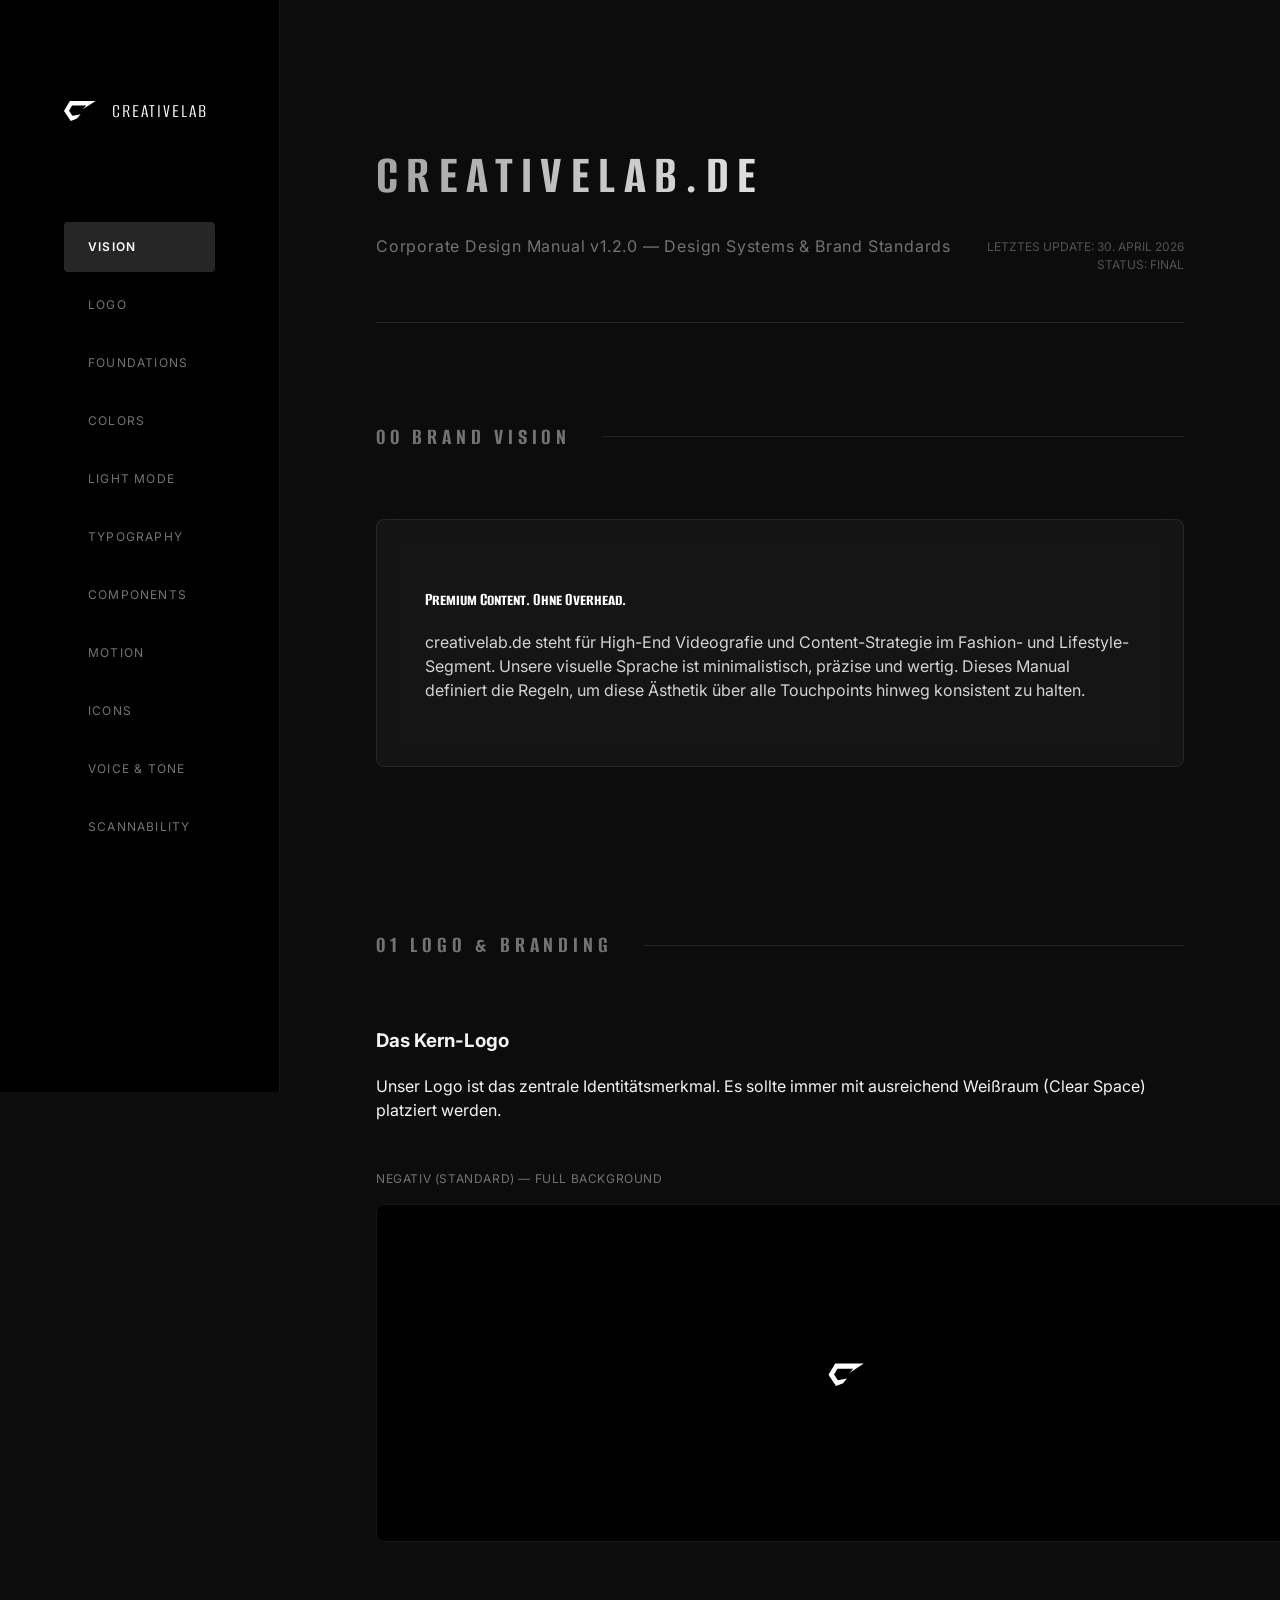
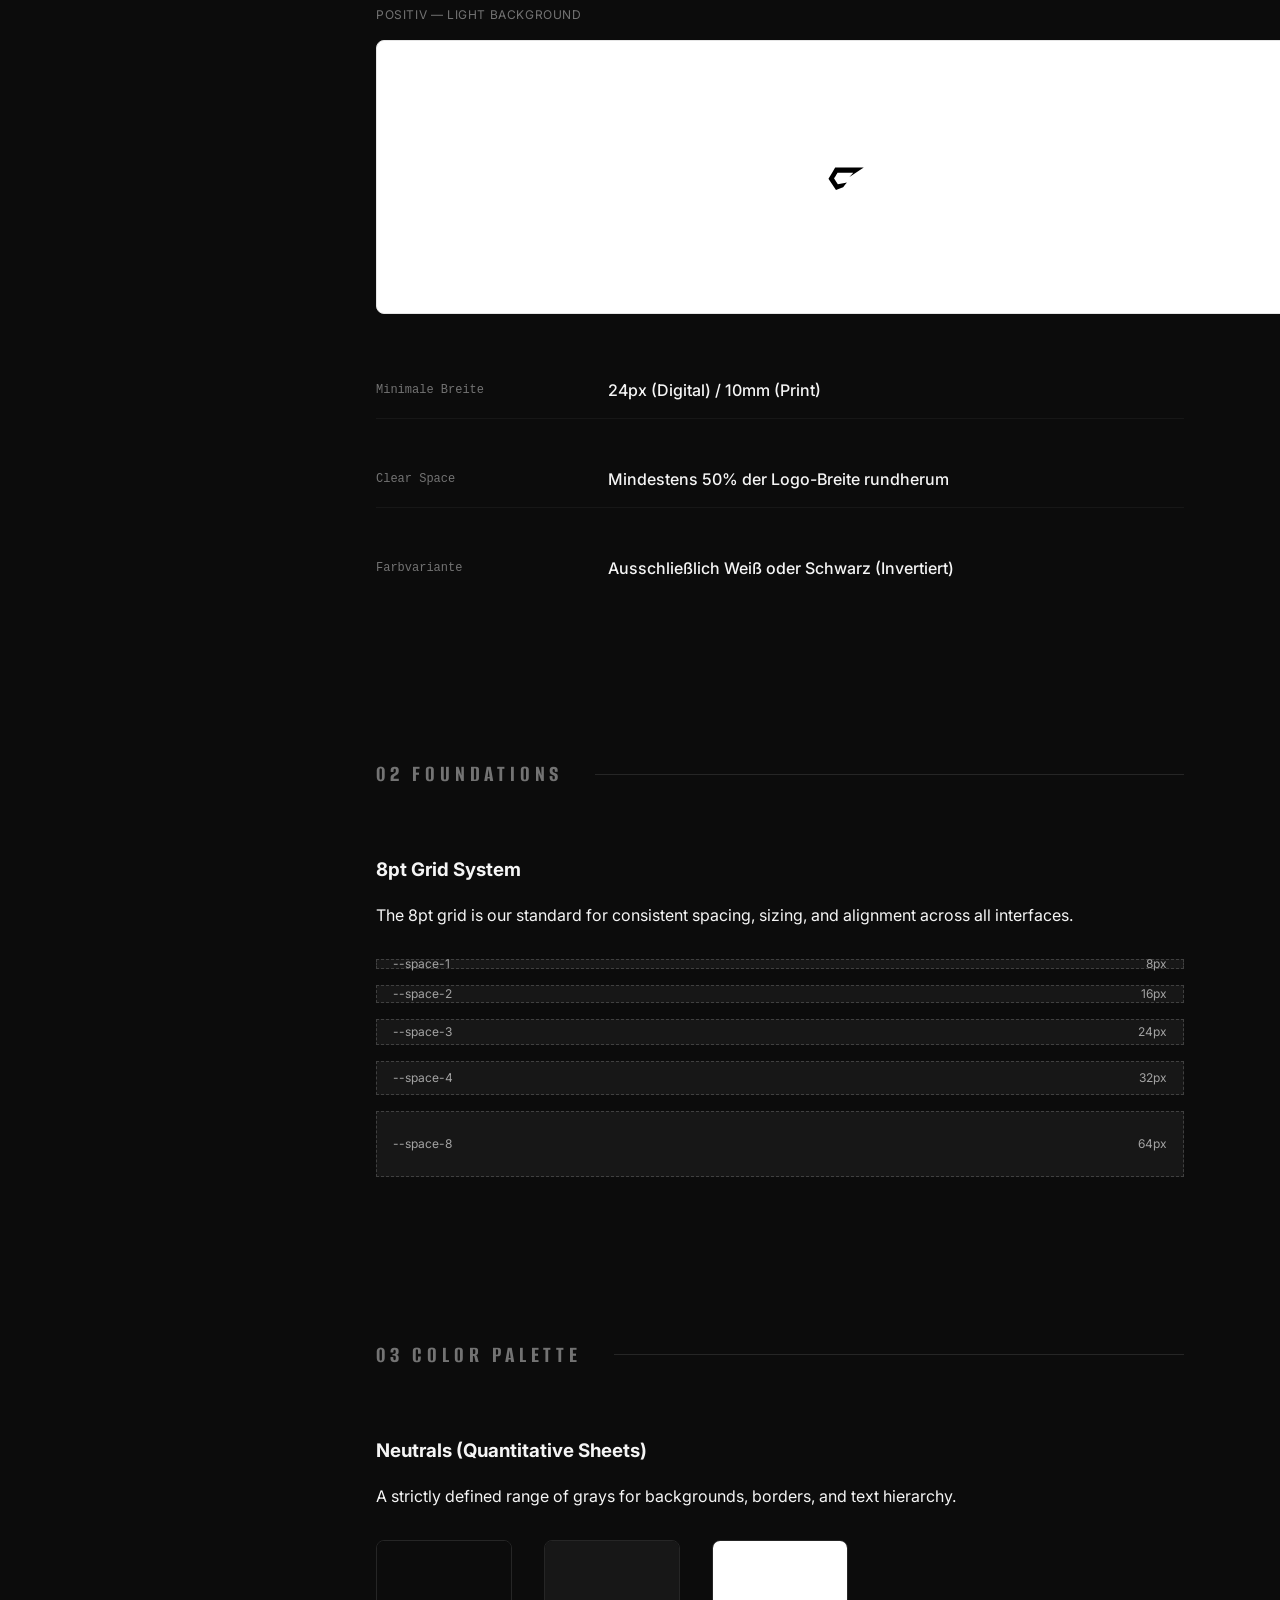
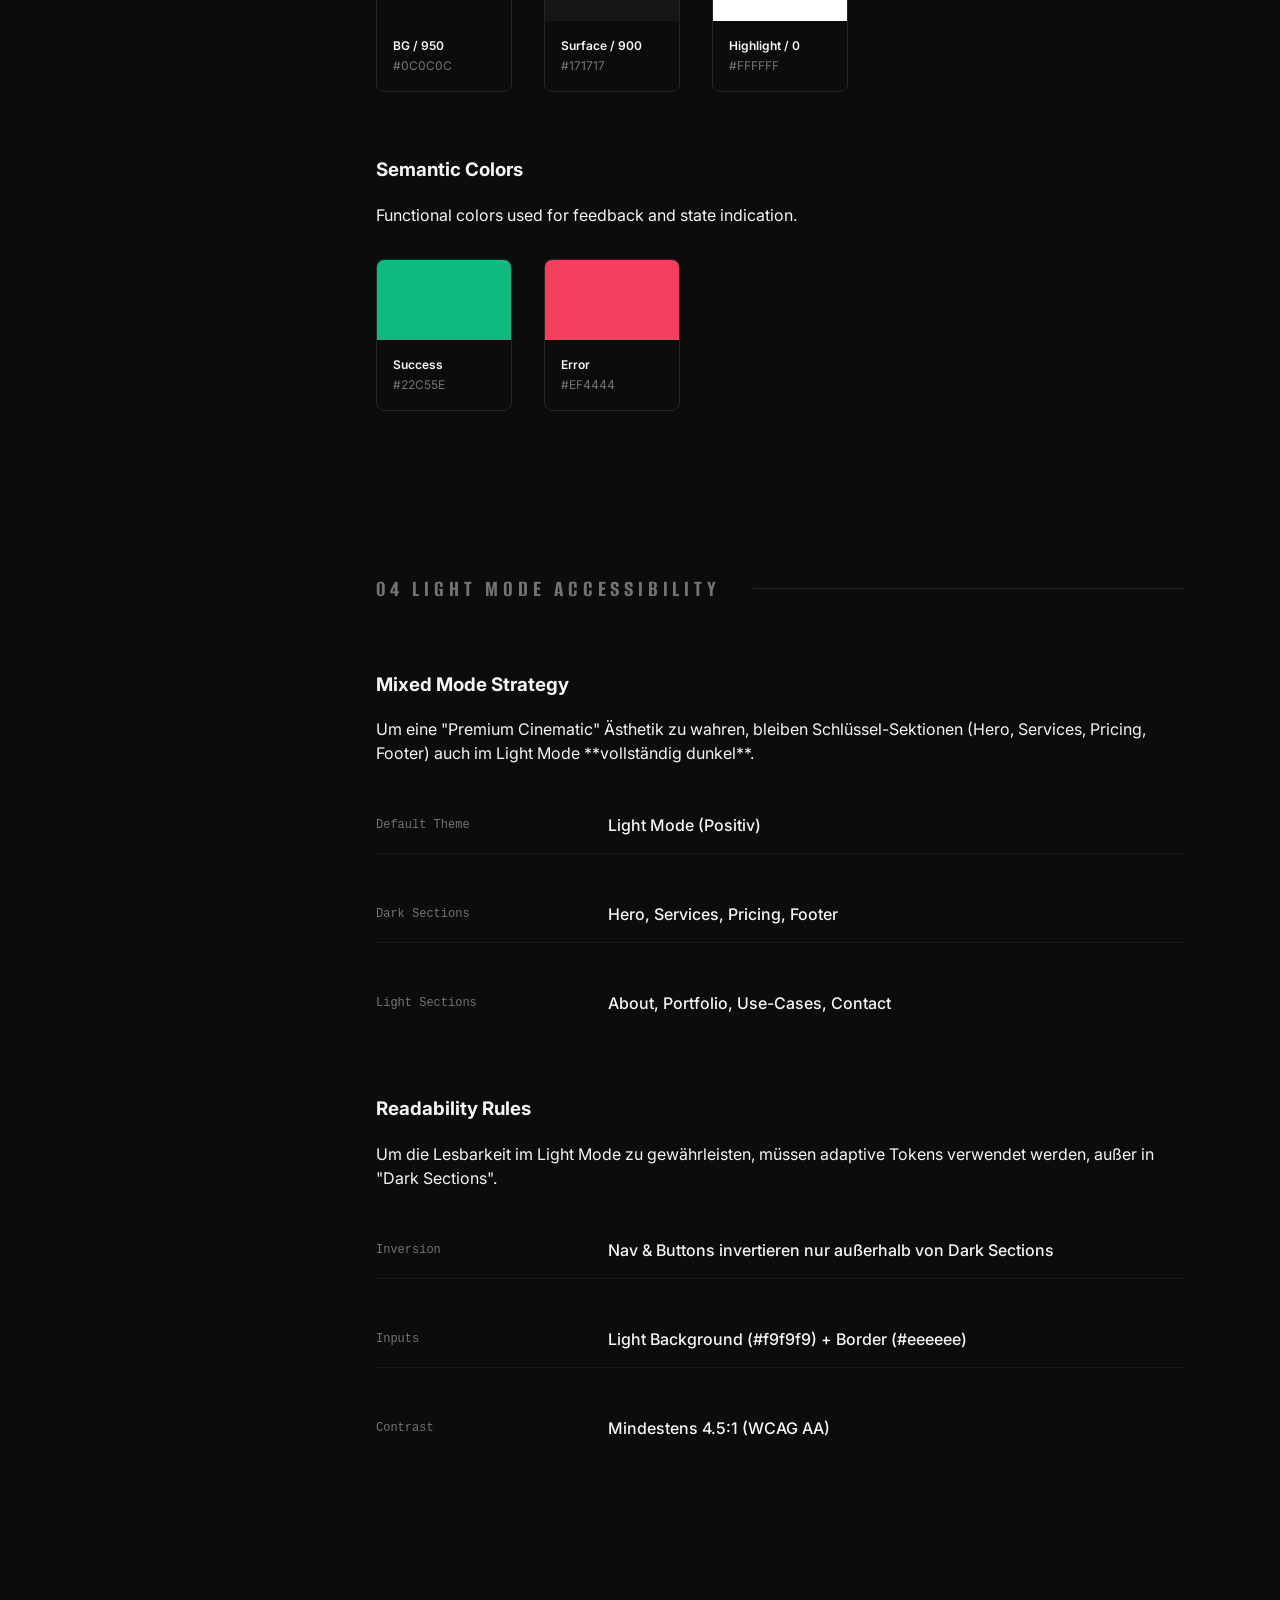
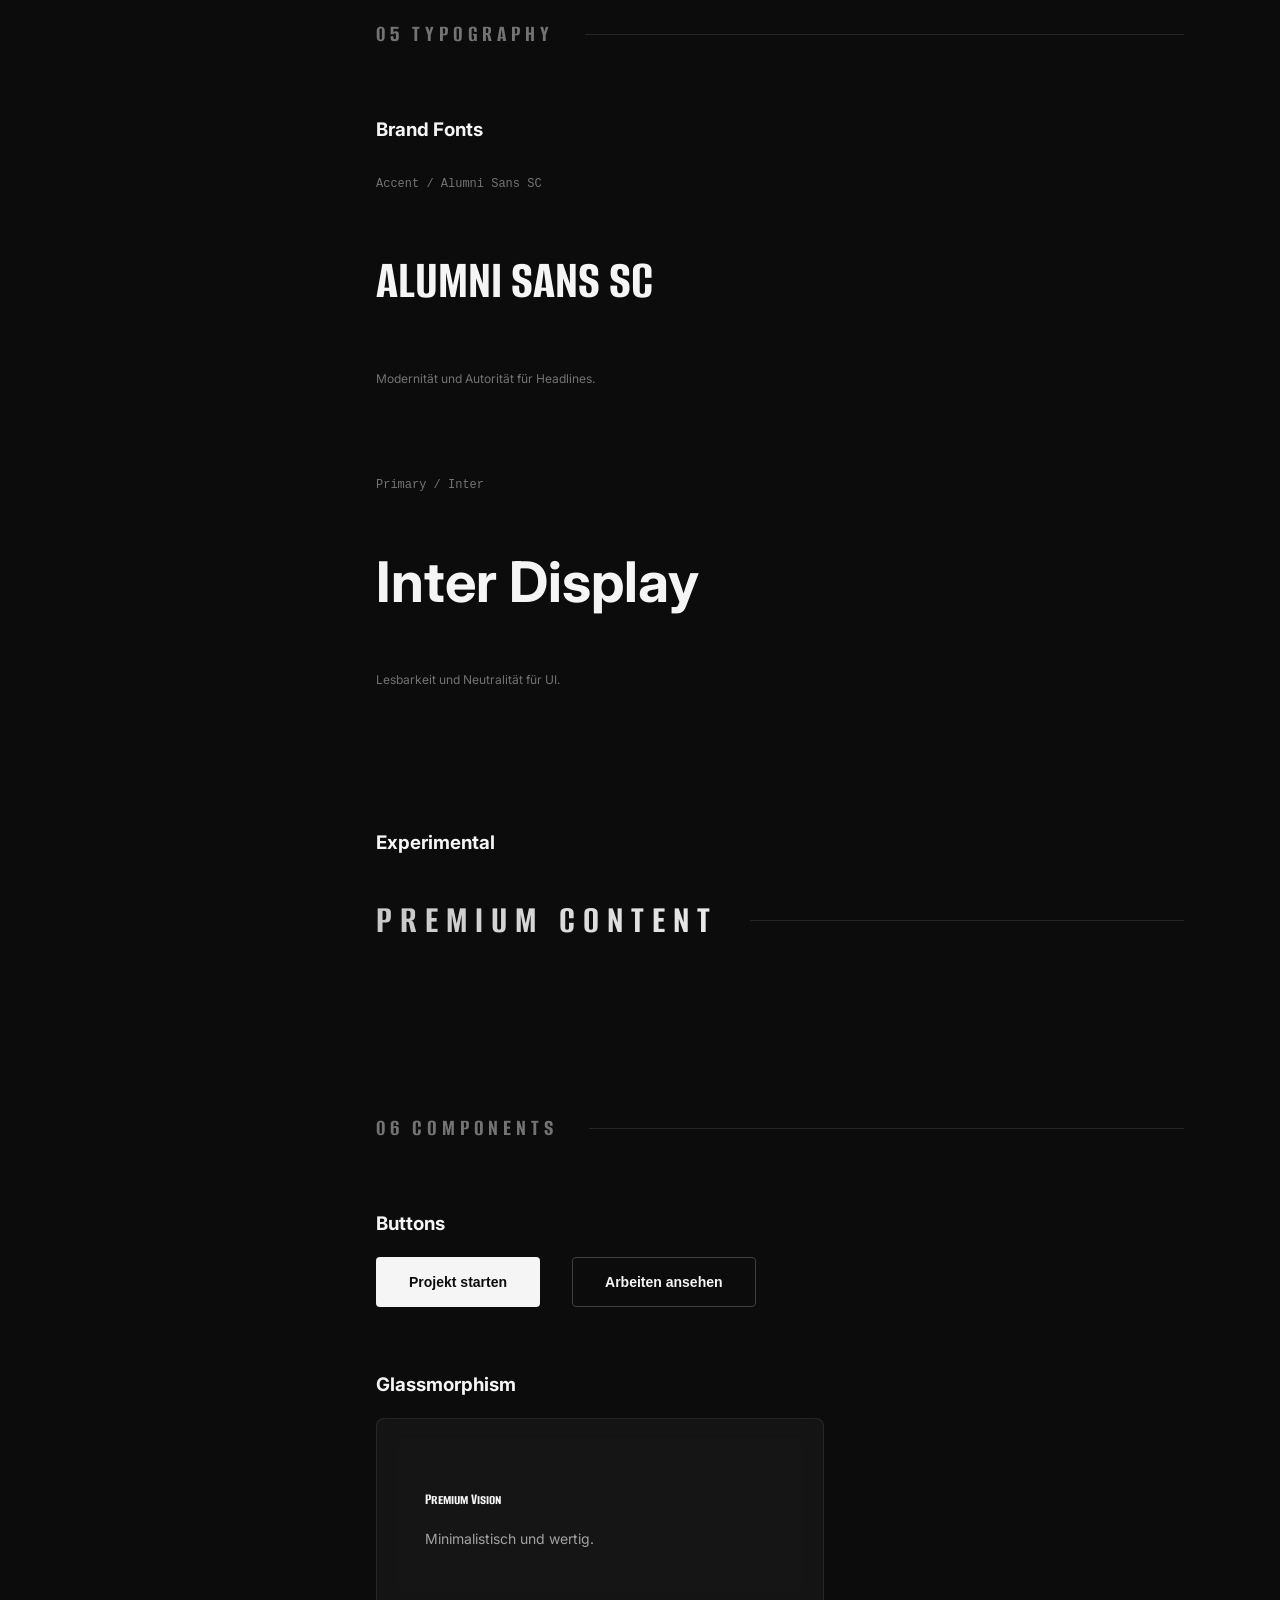
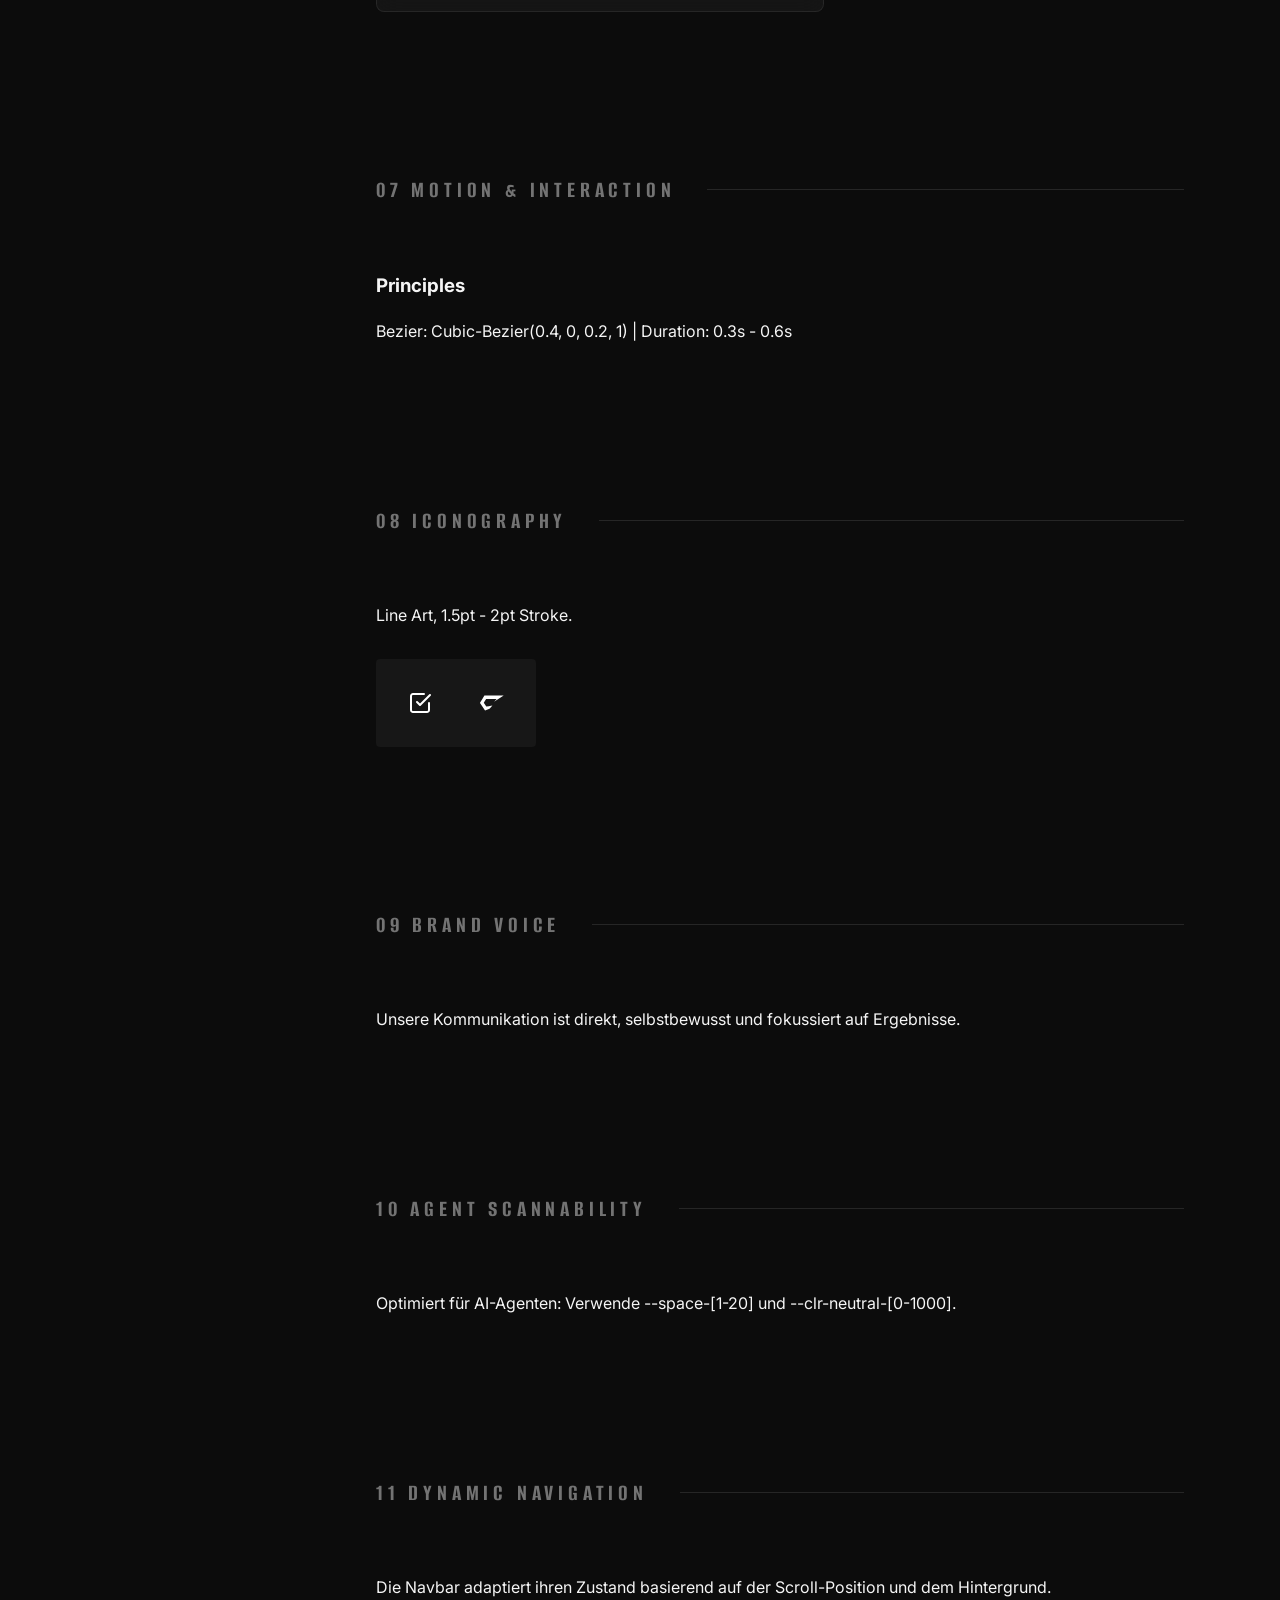
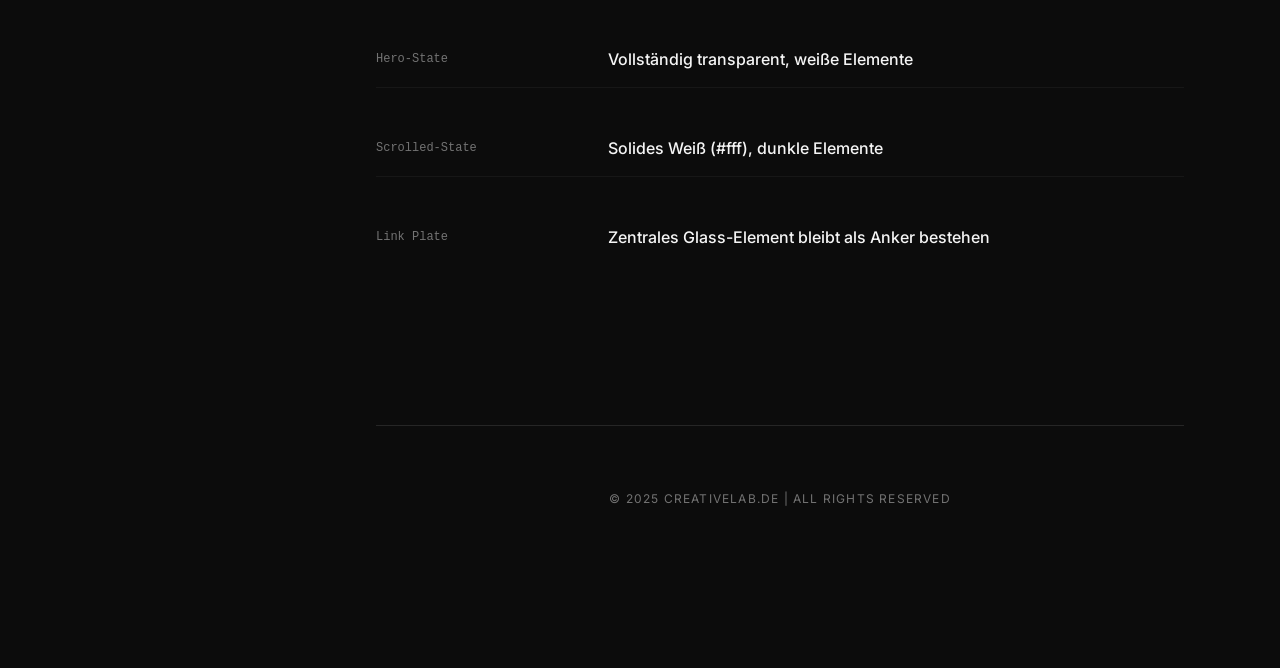
==== styleguide.html @ f71b9a05 "feat: implement premium light mode with mixed mode strategy and dynamic navbar" ====
<!DOCTYPE html>
<html lang="de">
<head>
    <meta charset="UTF-8">
    <meta name="viewport" content="width=device-width, initial-scale=1.0">
    <title>creativelab.de | CD Manual & Style Guide</title>
    <meta name="description" content="Official Corporate Design Manual for creativelab.de. Documenting foundations, components, and brand standards.">
    
    <!-- Fonts -->
    <link rel="preconnect" href="https://fonts.googleapis.com">
    <link rel="preconnect" href="https://fonts.gstatic.com" crossorigin>
    <link href="https://fonts.googleapis.com/css2?family=Alumni+Sans+SC:wght@400;700&family=Inter:wght@400;500;600;700&display=swap" rel="stylesheet">
    
    <!-- Styles -->
    <link rel="stylesheet" href="styleguide.css">
</head>
<body class="styleguide light-theme">

    <nav class="sg-nav">
        <div class="sg-nav-logo">
            <img src="image/icons/nav/nav/logo-icon.svg" alt="" style="height: 20px;">
            creativelab
        </div>
        <div class="sg-nav-links">
            <a href="#vision" class="sg-nav-link">Vision</a>
            <a href="#logo" class="sg-nav-link">Logo</a>
            <a href="#foundations" class="sg-nav-link">Foundations</a>
            <a href="#colors" class="sg-nav-link">Colors</a>
            <a href="#light-mode" class="sg-nav-link">Light Mode</a>
            <a href="#typography" class="sg-nav-link">Typography</a>
            <a href="#components" class="sg-nav-link">Components</a>
            <a href="#motion" class="sg-nav-link">Motion</a>
            <a href="#icons" class="sg-nav-link">Icons</a>
            <a href="#voice-tone" class="sg-nav-link">Voice & Tone</a>
            <a href="#scannability" class="sg-nav-link">Scannability</a>
        </div>
    </nav>

    <main class="sg-content">
        <header class="sg-header">
        <div style="display: flex; justify-content: space-between; align-items: flex-end;">
            <div>
                <h1>creativelab.de</h1>
                <p>Corporate Design Manual v1.2.0 — Design Systems & Brand Standards</p>
            </div>
            <div style="font-size: var(--fs-xs); color: var(--clr-neutral-600); text-align: right;">
                LETZTES UPDATE: 30. APRIL 2026<br>
                STATUS: FINAL
            </div>
        </div>
    </header>

    <!-- 00 BRAND VISION -->
    <section class="sg-section" id="vision">
        <h2>00 Brand Vision</h2>
        <div class="glass-card">
            <h3 style="font-family: var(--font-accent); color: var(--clr-neutral-0); margin-bottom: var(--space-2);">Premium Content. Ohne Overhead.</h3>
            <p style="color: var(--clr-neutral-300); max-width: 800px;">creativelab.de steht für High-End Videografie und Content-Strategie im Fashion- und Lifestyle-Segment. Unsere visuelle Sprache ist minimalistisch, präzise und wertig. Dieses Manual definiert die Regeln, um diese Ästhetik über alle Touchpoints hinweg konsistent zu halten.</p>
        </div>
    </section>

    <!-- 01 LOGO -->
    <section class="sg-section" id="logo">
        <h2>01 Logo & Branding</h2>
        <div class="sg-subsection">
            <h3>Das Kern-Logo</h3>
            <p>Unser Logo ist das zentrale Identitätsmerkmal. Es sollte immer mit ausreichend Weißraum (Clear Space) platziert werden.</p>
            
            <div class="demo-row" style="margin-top: var(--space-6); display: flex; flex-direction: column; gap: var(--space-8);">
                <div class="demo-item" style="width: 100%;">
                    <span class="demo-label">Negativ (Standard) — Full Background</span>
                    <div style="background: var(--clr-neutral-1000); padding: var(--space-16) var(--space-8); border-radius: var(--radius-md); border: 1px solid var(--clr-neutral-900); display: flex; justify-content: center; align-items: center; width: 100%;">
                        <img src="image/LOGO_C.svg" alt="creativelab logo" style="height: 80px;">
                    </div>
                </div>
                <div class="demo-item" style="width: 100%;">
                    <span class="demo-label">Positiv — Light Background</span>
                    <div style="background: var(--clr-neutral-0); padding: var(--space-12) var(--space-8); border-radius: var(--radius-md); border: 1px solid var(--clr-neutral-200); display: flex; justify-content: center; align-items: center; width: 100%;">
                        <img src="image/LOGO_C.svg" alt="creativelab logo" style="height: 80px; filter: invert(1);">
                    </div>
                </div>
            </div>
            
            <div class="spec-container" style="margin-top: var(--space-6);">
                <div class="spec-item"><span class="spec-key">Minimale Breite</span><span class="spec-val">24px (Digital) / 10mm (Print)</span></div>
                <div class="spec-item"><span class="spec-key">Clear Space</span><span class="spec-val">Mindestens 50% der Logo-Breite rundherum</span></div>
                <div class="spec-item"><span class="spec-key">Farbvariante</span><span class="spec-val">Ausschließlich Weiß oder Schwarz (Invertiert)</span></div>
            </div>
        </div>
    </section>

    <!-- 02 FOUNDATIONS -->
    <section class="sg-section" id="foundations">
        <h2>02 Foundations</h2>
        <div class="sg-subsection">
            <h3>8pt Grid System</h3>
            <p>The 8pt grid is our standard for consistent spacing, sizing, and alignment across all interfaces.</p>
            <div class="grid-demo" style="margin-top: var(--space-4);">
                <div class="grid-item" style="height: var(--space-1);"><span class="grid-label">--space-1</span><span class="grid-label">8px</span></div>
                <div class="grid-item" style="height: var(--space-2);"><span class="grid-label">--space-2</span><span class="grid-label">16px</span></div>
                <div class="grid-item" style="height: var(--space-3);"><span class="grid-label">--space-3</span><span class="grid-label">24px</span></div>
                <div class="grid-item" style="height: var(--space-4);"><span class="grid-label">--space-4</span><span class="grid-label">32px</span></div>
                <div class="grid-item" style="height: var(--space-8);"><span class="grid-label">--space-8</span><span class="grid-label">64px</span></div>
            </div>
        </div>
    </section>

    <!-- 03 COLORS -->
    <section class="sg-section" id="colors">
        <h2>03 Color Palette</h2>
        <div class="sg-subsection">
            <h3>Neutrals (Quantitative Sheets)</h3>
            <p>A strictly defined range of grays for backgrounds, borders, and text hierarchy.</p>
            <div class="color-grid" style="margin-top: var(--space-4);">
                <div class="color-swatch"><div class="color-preview" style="background: var(--clr-neutral-950);"></div><div class="color-info"><span class="color-name">BG / 950</span><span class="color-hex">#0c0c0c</span></div></div>
                <div class="color-swatch"><div class="color-preview" style="background: var(--clr-neutral-900);"></div><div class="color-info"><span class="color-name">Surface / 900</span><span class="color-hex">#171717</span></div></div>
                <div class="color-swatch"><div class="color-preview" style="background: var(--clr-neutral-0);"></div><div class="color-info"><span class="color-name">Highlight / 0</span><span class="color-hex">#ffffff</span></div></div>
            </div>
        </div>
        <div class="sg-subsection" style="margin-top: var(--space-8);">
            <h3>Semantic Colors</h3>
            <p>Functional colors used for feedback and state indication.</p>
            <div class="color-grid" style="margin-top: var(--space-4);">
                <div class="color-swatch"><div class="color-preview" style="background: var(--clr-success-500);"></div><div class="color-info"><span class="color-name">Success</span><span class="color-hex">#22c55e</span></div></div>
                <div class="color-swatch"><div class="color-preview" style="background: var(--clr-error-500);"></div><div class="color-info"><span class="color-name">Error</span><span class="color-hex">#ef4444</span></div></div>
            </div>
        </div>
    </section>

    <!-- 04 LIGHT MODE -->
    <section class="sg-section" id="light-mode">
        <h2>04 Light Mode Accessibility</h2>
        <div class="sg-subsection">
            <h3>Mixed Mode Strategy</h3>
            <p>Um eine "Premium Cinematic" Ästhetik zu wahren, bleiben Schlüssel-Sektionen (Hero, Services, Pricing, Footer) auch im Light Mode **vollständig dunkel**.</p>
            <div class="spec-container" style="margin-top: var(--space-4);">
                <div class="spec-item"><span class="spec-key">Default Theme</span><span class="spec-val">Light Mode (Positiv)</span></div>
                <div class="spec-item"><span class="spec-key">Dark Sections</span><span class="spec-val">Hero, Services, Pricing, Footer</span></div>
                <div class="spec-item"><span class="spec-key">Light Sections</span><span class="spec-val">About, Portfolio, Use-Cases, Contact</span></div>
            </div>
        </div>
        
        <div class="sg-subsection" style="margin-top: var(--space-8);">
            <h3>Readability Rules</h3>
            <p>Um die Lesbarkeit im Light Mode zu gewährleisten, müssen adaptive Tokens verwendet werden, außer in "Dark Sections".</p>
            <div class="spec-container" style="margin-top: var(--space-4);">
                <div class="spec-item"><span class="spec-key">Inversion</span><span class="spec-val">Nav & Buttons invertieren nur außerhalb von Dark Sections</span></div>
                <div class="spec-item"><span class="spec-key">Inputs</span><span class="spec-val">Light Background (#f9f9f9) + Border (#eeeeee)</span></div>
                <div class="spec-item"><span class="spec-key">Contrast</span><span class="spec-val">Mindestens 4.5:1 (WCAG AA)</span></div>
            </div>
        </div>
    </section>

    <!-- 05 TYPOGRAPHY -->
    <section class="sg-section" id="typography">
        <h2>05 Typography</h2>
        <div class="sg-subsection">
            <h3>Brand Fonts</h3>
            <div class="spec-container">
                <div class="type-preview">
                    <p class="spec-key">Accent / Alumni Sans SC</p>
                    <h1 style="font-family: var(--font-accent); font-size: var(--fs-4xl); text-transform: uppercase;">ALUMNI SANS SC</h1>
                    <p style="font-size: var(--fs-xs); color: var(--clr-neutral-500);">Modernität und Autorität für Headlines.</p>
                </div>
                <div class="type-preview">
                    <p class="spec-key">Primary / Inter</p>
                    <h1 style="font-family: var(--font-primary); font-size: var(--fs-4xl);">Inter Display</h1>
                    <p style="font-size: var(--fs-xs); color: var(--clr-neutral-500);">Lesbarkeit und Neutralität für UI.</p>
                </div>
            </div>
        </div>
        <div class="sg-subsection" style="margin-top: var(--space-12);">
            <h3>Experimental</h3>
            <h2 class="exp-shimmer" style="font-family: var(--font-accent); font-size: var(--fs-3xl);">PREMIUM CONTENT</h2>
        </div>
    </section>

    <!-- 06 COMPONENTS -->
    <section class="sg-section" id="components">
        <h2>06 Components</h2>
        <div class="sg-subsection">
            <h3>Buttons</h3>
            <div class="demo-row">
                <button class="btn btn-primary">Projekt starten</button>
                <button class="btn btn-ghost">Arbeiten ansehen</button>
            </div>
        </div>
        <div class="sg-subsection" style="margin-top: var(--space-8);">
            <h3>Glassmorphism</h3>
            <div class="demo-row">
                <div class="glass-card" style="width: 350px;">
                    <h4 style="font-family: var(--font-accent); margin-bottom: var(--space-2);">Premium Vision</h4>
                    <p style="font-size: var(--fs-sm); color: var(--clr-neutral-400);">Minimalistisch und wertig.</p>
                </div>
            </div>
        </div>
    </section>

    <!-- 07 MOTION -->
    <section class="sg-section" id="motion">
        <h2>07 Motion & Interaction</h2>
        <div class="sg-subsection">
            <h3>Principles</h3>
            <p>Bezier: Cubic-Bezier(0.4, 0, 0.2, 1) | Duration: 0.3s - 0.6s</p>
        </div>
    </section>

    <!-- 08 ICONOGRAPHY -->
    <section class="sg-section" id="icons">
        <h2>08 Iconography</h2>
        <div class="sg-subsection">
            <p>Line Art, 1.5pt - 2pt Stroke.</p>
            <div class="demo-row" style="margin-top: var(--space-4);">
                <div style="background: var(--clr-neutral-900); padding: var(--space-4); border-radius: var(--radius-sm); display: flex; gap: var(--space-6);">
                    <img src="image/icons/check-square.svg" alt="icon" style="width: 24px; filter: brightness(2);">
                    <img src="image/icons/nav/nav/logo-icon.svg" alt="icon" style="width: 24px; filter: brightness(2);">
                </div>
            </div>
        </div>
    </section>

    <!-- 09 BRAND VOICE -->
    <section class="sg-section" id="voice-tone">
        <h2>09 Brand Voice</h2>
        <p>Unsere Kommunikation ist direkt, selbstbewusst und fokussiert auf Ergebnisse.</p>
    </section>

    <!-- 10 SCANNABILITY -->
    <section class="sg-section" id="scannability">
        <h2>10 Agent Scannability</h2>
        <p>Optimiert für AI-Agenten: Verwende --space-[1-20] und --clr-neutral-[0-1000].</p>
    </section>

    <!-- 11 NAVIGATION LOGIC -->
    <section class="sg-section" id="navigation-logic">
        <h2>11 Dynamic Navigation</h2>
        <div class="sg-subsection">
            <p>Die Navbar adaptiert ihren Zustand basierend auf der Scroll-Position und dem Hintergrund.</p>
            <div class="spec-container" style="margin-top: var(--space-4);">
                <div class="spec-item"><span class="spec-key">Hero-State</span><span class="spec-val">Vollständig transparent, weiße Elemente</span></div>
                <div class="spec-item"><span class="spec-key">Scrolled-State</span><span class="spec-val">Solides Weiß (#fff), dunkle Elemente</span></div>
                <div class="spec-item"><span class="spec-key">Link Plate</span><span class="spec-val">Zentrales Glass-Element bleibt als Anker bestehen</span></div>
            </div>
        </div>
    </section>

    <footer style="margin-top: var(--space-12); padding: var(--space-8) 0; border-top: 1px solid var(--clr-neutral-800); text-align: center; font-size: var(--fs-xs); color: var(--clr-neutral-500); letter-spacing: 0.1em; text-transform: uppercase;">
        &copy; 2025 creativelab.de | ALL RIGHTS RESERVED
    </footer>

    </main>

    <script>
        // Intersection Observer for Active Navigation
        const observerOptions = {
            root: null,
            rootMargin: '0px',
            threshold: 0.3
        };

        const observer = new IntersectionObserver((entries) => {
            entries.forEach(entry => {
                if (entry.isIntersecting) {
                    document.querySelectorAll('.sg-nav-link').forEach(link => {
                        link.classList.remove('active');
                        if (link.getAttribute('href').substring(1) === entry.target.id) {
                            link.classList.add('active');
                        }
                    });
                }
            });
        }, observerOptions);

        document.querySelectorAll('.sg-section').forEach(section => {
            observer.observe(section);
        });

        // Click to Copy Hex Codes
        document.querySelectorAll('.color-swatch').forEach(swatch => {
            swatch.style.cursor = 'pointer';
            swatch.addEventListener('click', () => {
                const hex = swatch.querySelector('.color-hex').textContent;
                navigator.clipboard.writeText(hex).then(() => {
                    const originalName = swatch.querySelector('.color-name').textContent;
                    swatch.querySelector('.color-name').textContent = 'Kopiert!';
                    swatch.querySelector('.color-name').style.color = 'var(--clr-success-500)';
                    setTimeout(() => {
                        swatch.querySelector('.color-name').textContent = originalName;
                        swatch.querySelector('.color-name').style.color = '';
                    }, 1000);
                });
            });
        });
    </script>
</body>
</html>
---- styleguide.css ----
/* 
   CREATIVELAB.DE DESIGN SYSTEM (CD MANUAL)
   Version: 1.0.0
   Scale: 8pt Grid System
*/

:root {
    /* ── COLORS ── */
    
    /* Neutral / Grayscale (Quantitative) */
    --clr-neutral-0:   #ffffff;
    --clr-neutral-50:  #fafafa;
    --clr-neutral-100: #f5f5f5;
    --clr-neutral-200: #e5e5e5;
    --clr-neutral-300: #d4d4d4;
    --clr-neutral-400: #a3a3a3;
    --clr-neutral-500: #737373;
    --clr-neutral-600: #525252;
    --clr-neutral-700: #404040;
    --clr-neutral-800: #262626;
    --clr-neutral-900: #171717;
    --clr-neutral-950: #0c0c0c;
    --clr-neutral-1000: #000000;

    /* Primary (Brand Accent - Premium Silver/White) */
    --clr-primary-100: #f0f4f8;
    --clr-primary-500: #f5f5f5; /* Core Brand Color */
    --clr-primary-900: #1a202c;

    /* Semantic (Harmonious & Premium) */
    --clr-success-100: #ecfdf5;
    --clr-success-500: #10b981; /* Premium Mint/Emerald */
    --clr-success-900: #064e3b;

    --clr-warning-100: #fffbeb;
    --clr-warning-500: #f59e0b; /* Amber Gold */
    --clr-warning-900: #78350f;

    --clr-error-100: #fff1f2;
    --clr-error-500: #f43f5e; /* Rose/Crimson - less aggressive */
    --clr-error-900: #881337;

    --clr-info-100: #eff6ff;
    --clr-info-500: #3b82f6; /* Soft Royal Blue */
    --clr-info-900: #1e3a8a;

    /* ── SPACING (8pt Grid System) ── */
    --space-1: 8px;
    --space-2: 16px;
    --space-3: 24px;
    --space-4: 32px;
    --space-5: 40px;
    --space-6: 48px;
    --space-8: 64px;
    --space-10: 80px;
    --space-12: 96px;
    --space-16: 128px;
    --space-20: 160px;

    /* ── TYPOGRAPHY ── */
    --font-primary: 'Inter', sans-serif;
    --font-accent:  'Alumni Sans SC', sans-serif;
    --font-system:  -apple-system, BlinkMacSystemFont, "Segoe UI", Roboto, Helvetica, Arial, sans-serif, "Apple Color Emoji", "Segoe UI Emoji";

    /* Type Scale (Major Second - 1.125) */
    --fs-xs:   0.75rem;   /* 12px */
    --fs-sm:   0.875rem;  /* 14px */
    --fs-base: 1rem;      /* 16px */
    --fs-md:   1.125rem;  /* 18px */
    --fs-lg:   1.25rem;   /* 20px */
    --fs-xl:   1.5rem;    /* 24px */
    --fs-2xl:  2rem;      /* 32px */
    --fs-3xl:  2.5rem;    /* 40px */
    --fs-4xl:  3.5rem;    /* 56px */
    --fs-5xl:  5rem;      /* 80px */

    /* Line Heights */
    --lh-tight:  1.1;
    --lh-base:   1.5;
    --lh-relaxed: 1.75;

    /* ── BORDERS & RADIUS ── */
    --radius-sm:   4px;
    --radius-md:   8px;
    --radius-lg:   16px;
    --radius-xl:   24px;
    --radius-pill: 9999px;

    /* ── EFFECTS ── */
    --shadow-sm: 0 1px 2px 0 rgba(0, 0, 0, 0.05);
    --shadow-md: 0 4px 6px -1px rgba(0, 0, 0, 0.1), 0 2px 4px -1px rgba(0, 0, 0, 0.06);
    --shadow-lg: 0 10px 15px -3px rgba(0, 0, 0, 0.1), 0 4px 6px -2px rgba(0, 0, 0, 0.05);
    --glow-primary: 0 0 15px rgba(255, 255, 255, 0.2);
    
    --glass-bg: rgba(255, 255, 255, 0.04);
    --glass-border: rgba(255, 255, 255, 0.08);
    --glass-blur: blur(12px);
}

/* ── LAYOUT ── */
html {
    scroll-behavior: smooth;
    scroll-padding-top: var(--space-12);
}

body.styleguide {
    background-color: var(--clr-neutral-950);
    color: var(--clr-neutral-100);
    font-family: var(--font-primary);
    line-height: var(--lh-base);
    display: grid;
    grid-template-columns: 280px 1fr;
    gap: var(--space-12);
    padding: 0;
    margin: 0;
    min-height: 100vh;
}

.sg-nav {
    position: sticky;
    top: 0;
    height: 100vh;
    padding: var(--space-12) var(--space-8);
    background: var(--clr-neutral-1000);
    border-right: 1px solid var(--clr-neutral-900);
    display: flex;
    flex-direction: column;
    gap: var(--space-8);
    overflow-y: auto;
}

.sg-nav-logo {
    font-family: var(--font-accent);
    font-size: var(--fs-lg);
    letter-spacing: 0.1em;
    text-transform: uppercase;
    color: var(--clr-neutral-0);
    margin-bottom: var(--space-4);
    display: flex;
    align-items: center;
    gap: var(--space-2);
}

.sg-nav-links {
    display: flex;
    flex-direction: column;
    gap: var(--space-1);
}

.sg-nav-link {
    font-size: var(--fs-xs);
    color: var(--clr-neutral-500);
    text-transform: uppercase;
    letter-spacing: 0.1em;
    padding: var(--space-2) var(--space-3);
    border-radius: var(--radius-sm);
    transition: all 0.2s ease;
    text-decoration: none;
}

.sg-nav-link:hover {
    color: var(--clr-neutral-100);
    background: var(--clr-neutral-900);
}

.sg-nav-link.active {
    color: var(--clr-neutral-0);
    background: var(--clr-neutral-800);
    font-weight: 600;
}

.sg-content {
    padding: var(--space-12) var(--space-12) var(--space-12) 0;
    max-width: 1000px;
}

.sg-header {
    margin-bottom: var(--space-12);
    border-bottom: 1px solid var(--clr-neutral-800);
    padding-bottom: var(--space-6);
}

.sg-header h1 {
    font-family: var(--font-accent);
    font-size: var(--fs-4xl);
    letter-spacing: 0.15em;
    text-transform: uppercase;
    margin-bottom: var(--space-1);
    background: linear-gradient(90deg, var(--clr-neutral-400), var(--clr-neutral-0));
    -webkit-background-clip: text;
    -webkit-text-fill-color: transparent;
}

.sg-header p {
    color: var(--clr-neutral-500);
    font-size: var(--fs-base);
    letter-spacing: 0.05em;
}

.sg-section {
    margin-bottom: var(--space-20);
    animation: fadeIn 0.8s ease-out both;
}

@keyframes fadeIn {
    from { opacity: 0; transform: translateY(10px); }
    to { opacity: 1; transform: translateY(0); }
}

.sg-section h2 {
    font-family: var(--font-accent);
    font-size: var(--fs-xl);
    letter-spacing: 0.2em;
    text-transform: uppercase;
    color: var(--clr-neutral-500);
    margin-bottom: var(--space-8);
    display: flex;
    align-items: center;
    gap: var(--space-4);
}

.sg-section h2::after {
    content: '';
    flex: 1;
    height: 1px;
    background: var(--clr-neutral-800);
}

/* Foundation Grids */
.color-grid {
    display: grid;
    grid-template-columns: repeat(auto-fill, minmax(120px, 1fr));
    gap: var(--space-4);
}

.color-swatch {
    border-radius: var(--radius-md);
    overflow: hidden;
    border: 1px solid var(--clr-neutral-800);
}

.color-preview {
    height: 80px;
    width: 100%;
}

.color-info {
    padding: var(--space-2);
    font-size: var(--fs-xs);
}

.color-name {
    font-weight: 600;
    display: block;
    margin-bottom: 2px;
}

.color-hex {
    color: var(--clr-neutral-500);
    text-transform: uppercase;
}

/* Grid System Visualization */
.grid-demo {
    display: flex;
    flex-direction: column;
    gap: var(--space-2);
}

.grid-item {
    background: var(--clr-neutral-900);
    border: 1px dashed var(--clr-neutral-700);
    display: flex;
    align-items: center;
    justify-content: space-between;
    padding: 0 var(--space-2);
}

.grid-label {
    font-size: var(--fs-xs);
    color: var(--clr-neutral-400);
}

/* Component Demos */
.demo-row {
    display: flex;
    flex-wrap: wrap;
    gap: var(--space-4);
    margin-bottom: var(--space-6);
    align-items: flex-start;
}

.demo-item {
    display: flex;
    flex-direction: column;
    gap: var(--space-2);
}

.demo-label {
    font-size: var(--fs-xs);
    color: var(--clr-neutral-500);
    text-transform: uppercase;
    letter-spacing: 0.05em;
}

/* Components Styling (To be used in the guide) */
.btn {
    padding: var(--space-2) var(--space-4);
    border-radius: var(--radius-sm);
    font-size: var(--fs-sm);
    font-weight: 600;
    transition: all 0.2s ease;
    cursor: pointer;
    border: 1px solid transparent;
    display: inline-flex;
    align-items: center;
    justify-content: center;
}

.btn-primary {
    background-color: var(--clr-neutral-100);
    color: var(--clr-neutral-950);
}
.btn-primary:hover {
    background-color: var(--clr-neutral-0);
    transform: translateY(-1px);
    box-shadow: var(--glow-primary);
}

.btn-ghost {
    background-color: transparent;
    border-color: var(--clr-neutral-700);
    color: var(--clr-neutral-100);
}
.btn-ghost:hover {
    background-color: var(--clr-neutral-900);
    border-color: var(--clr-neutral-100);
}

.btn-error {
    background-color: var(--clr-error-500);
    color: white;
}
.btn-error:hover {
    background-color: var(--clr-error-900);
}

.input-field {
    background-color: var(--clr-neutral-900);
    border: 1px solid var(--clr-neutral-800);
    padding: var(--space-2) var(--space-3);
    border-radius: var(--radius-sm);
    color: var(--clr-neutral-100);
    font-size: var(--fs-sm);
    outline: none;
    transition: border-color 0.2s ease;
}

.input-field:focus {
    border-color: var(--clr-neutral-400);
}

.input-field.error {
    border-color: var(--clr-error-500);
    background-color: rgba(239, 68, 68, 0.05);
}

.error-message {
    color: var(--clr-error-500);
    font-size: var(--fs-xs);
    margin-top: 4px;
}

/* Glass Card demo */
.glass-card {
    background: var(--glass-bg);
    border: 1px solid var(--glass-border);
    backdrop-filter: var(--glass-blur);
    padding: var(--space-6);
    border-radius: var(--radius-md);
}

/* Documentation Layout Helpers */
.spec-container {
    display: flex;
    flex-direction: column;
    gap: var(--space-4);
}

.spec-item {
    display: grid;
    grid-template-columns: 200px 1fr;
    gap: var(--space-4);
    align-items: center;
    padding: var(--space-2) 0;
    border-bottom: 1px solid var(--clr-neutral-900);
}

.spec-item:last-child {
    border: none;
}

.spec-key {
    font-size: var(--fs-xs);
    color: var(--clr-neutral-500);
    font-family: monospace;
}

.spec-val {
    font-weight: 500;
}

.type-preview {
    margin-bottom: var(--space-4);
}

.accessibility-badge {
    display: inline-block;
    padding: 2px 8px;
    border-radius: var(--radius-pill);
    font-size: 10px;
    font-weight: 700;
    background: var(--clr-success-500);
    color: var(--clr-neutral-1000);
    margin-top: var(--space-1);
}

/* Experimental Typography Treatments */
.exp-shimmer {
    background: linear-gradient(90deg, #c8c8c8 0%, #ffffff 35%, #e8e8e8 50%, #ffffff 65%, #c8c8c8 100%);
    background-size: 200% auto;
    -webkit-background-clip: text;
    background-clip: text;
    -webkit-text-fill-color: transparent;
    animation: shimmer 5s linear infinite;
}

@keyframes shimmer {
    to { background-position: 200% center; }
}

.exp-outline {
    color: transparent;
    -webkit-text-stroke: 1px rgba(255, 255, 255, 0.3);
}

.exp-gradient {
    background: linear-gradient(to bottom, var(--clr-neutral-0), var(--clr-neutral-600));
    -webkit-background-clip: text;
    -webkit-text-fill-color: transparent;
}

.exp-vertical {
    writing-mode: vertical-rl;
    text-orientation: mixed;
    transform: rotate(180deg);
}
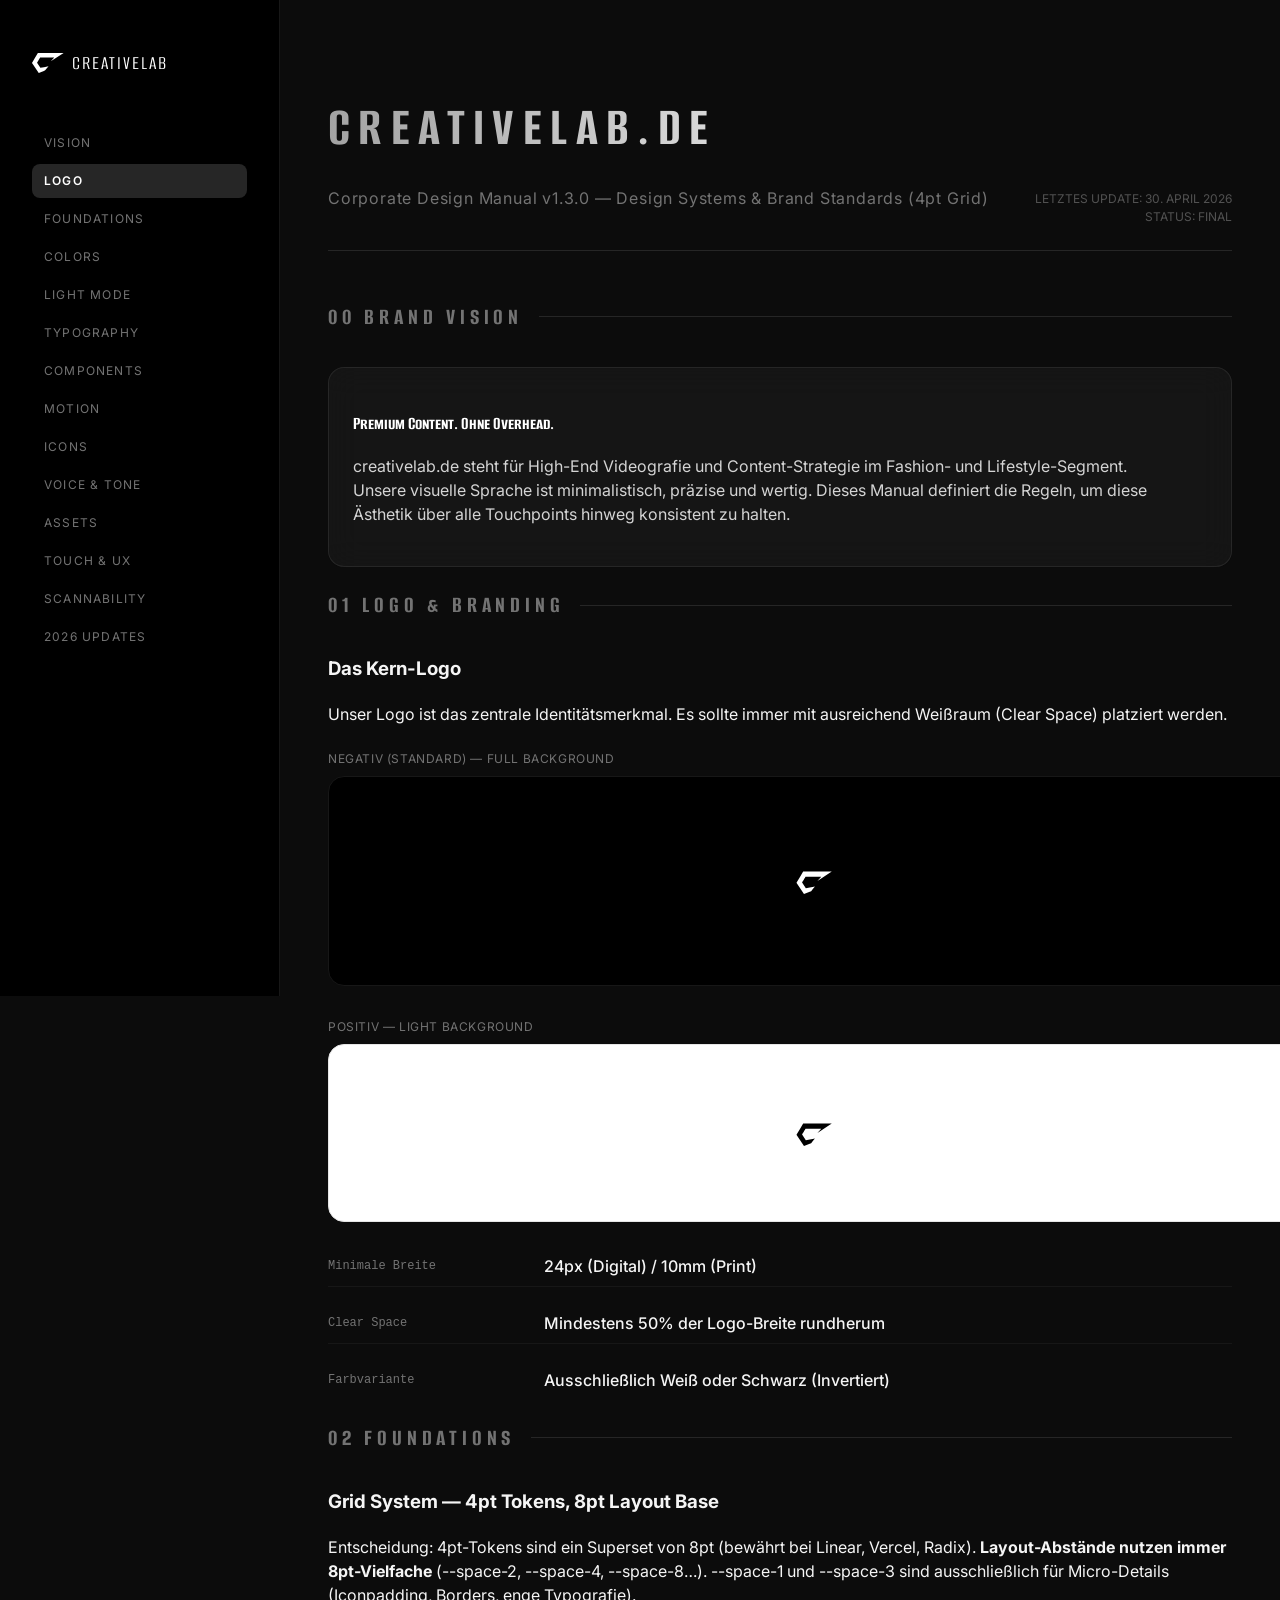
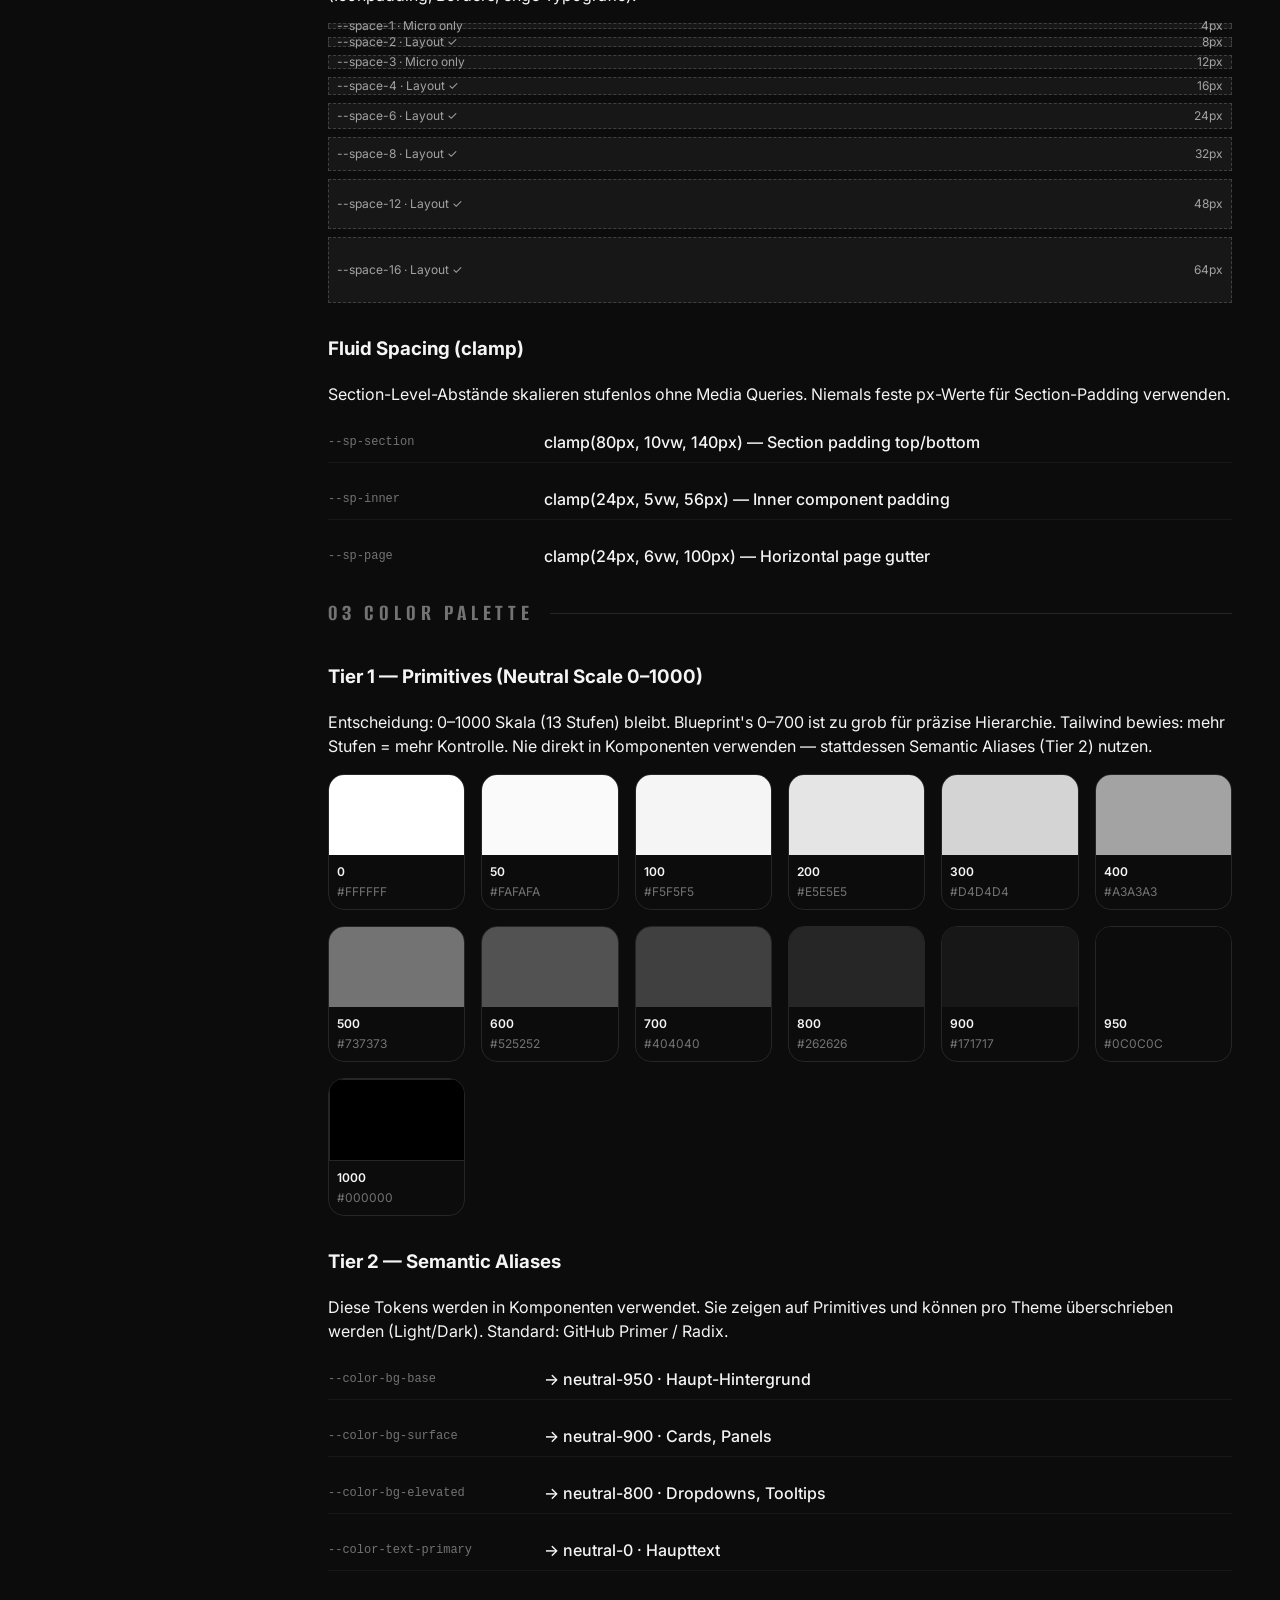
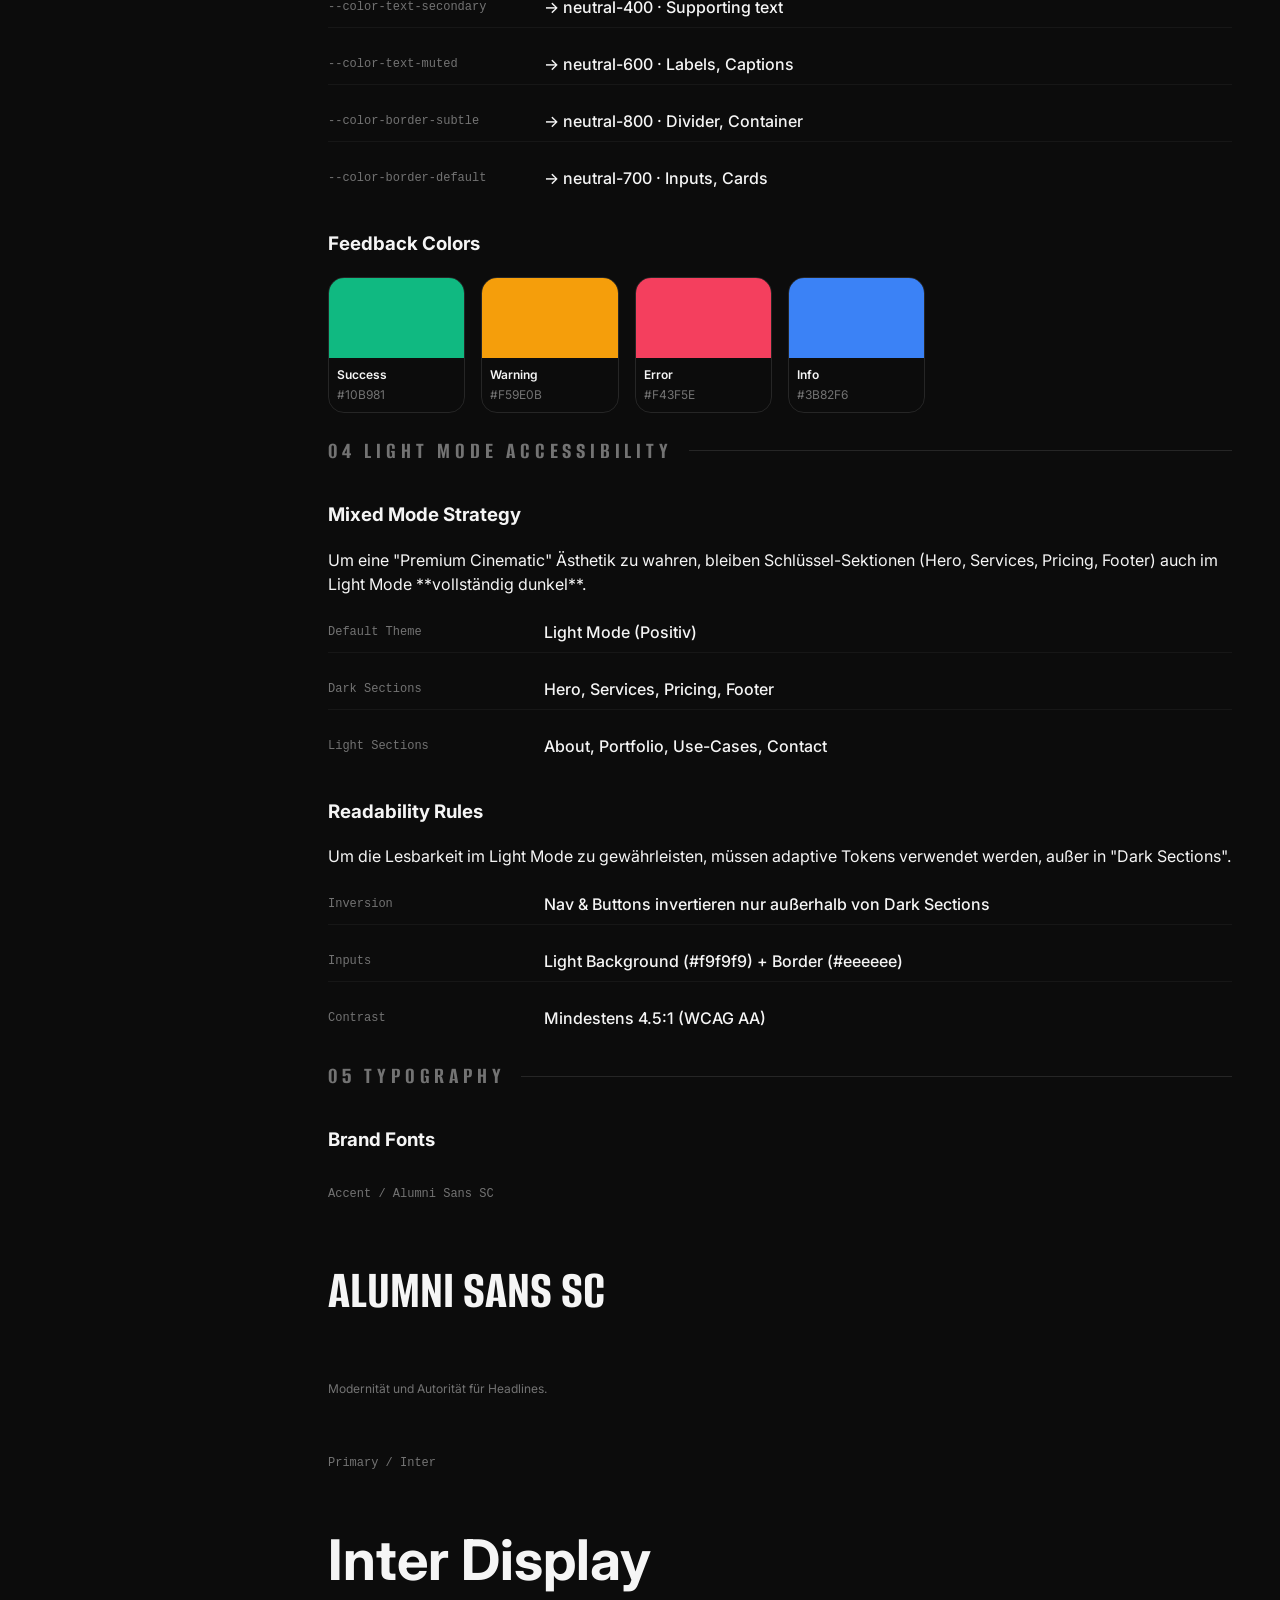
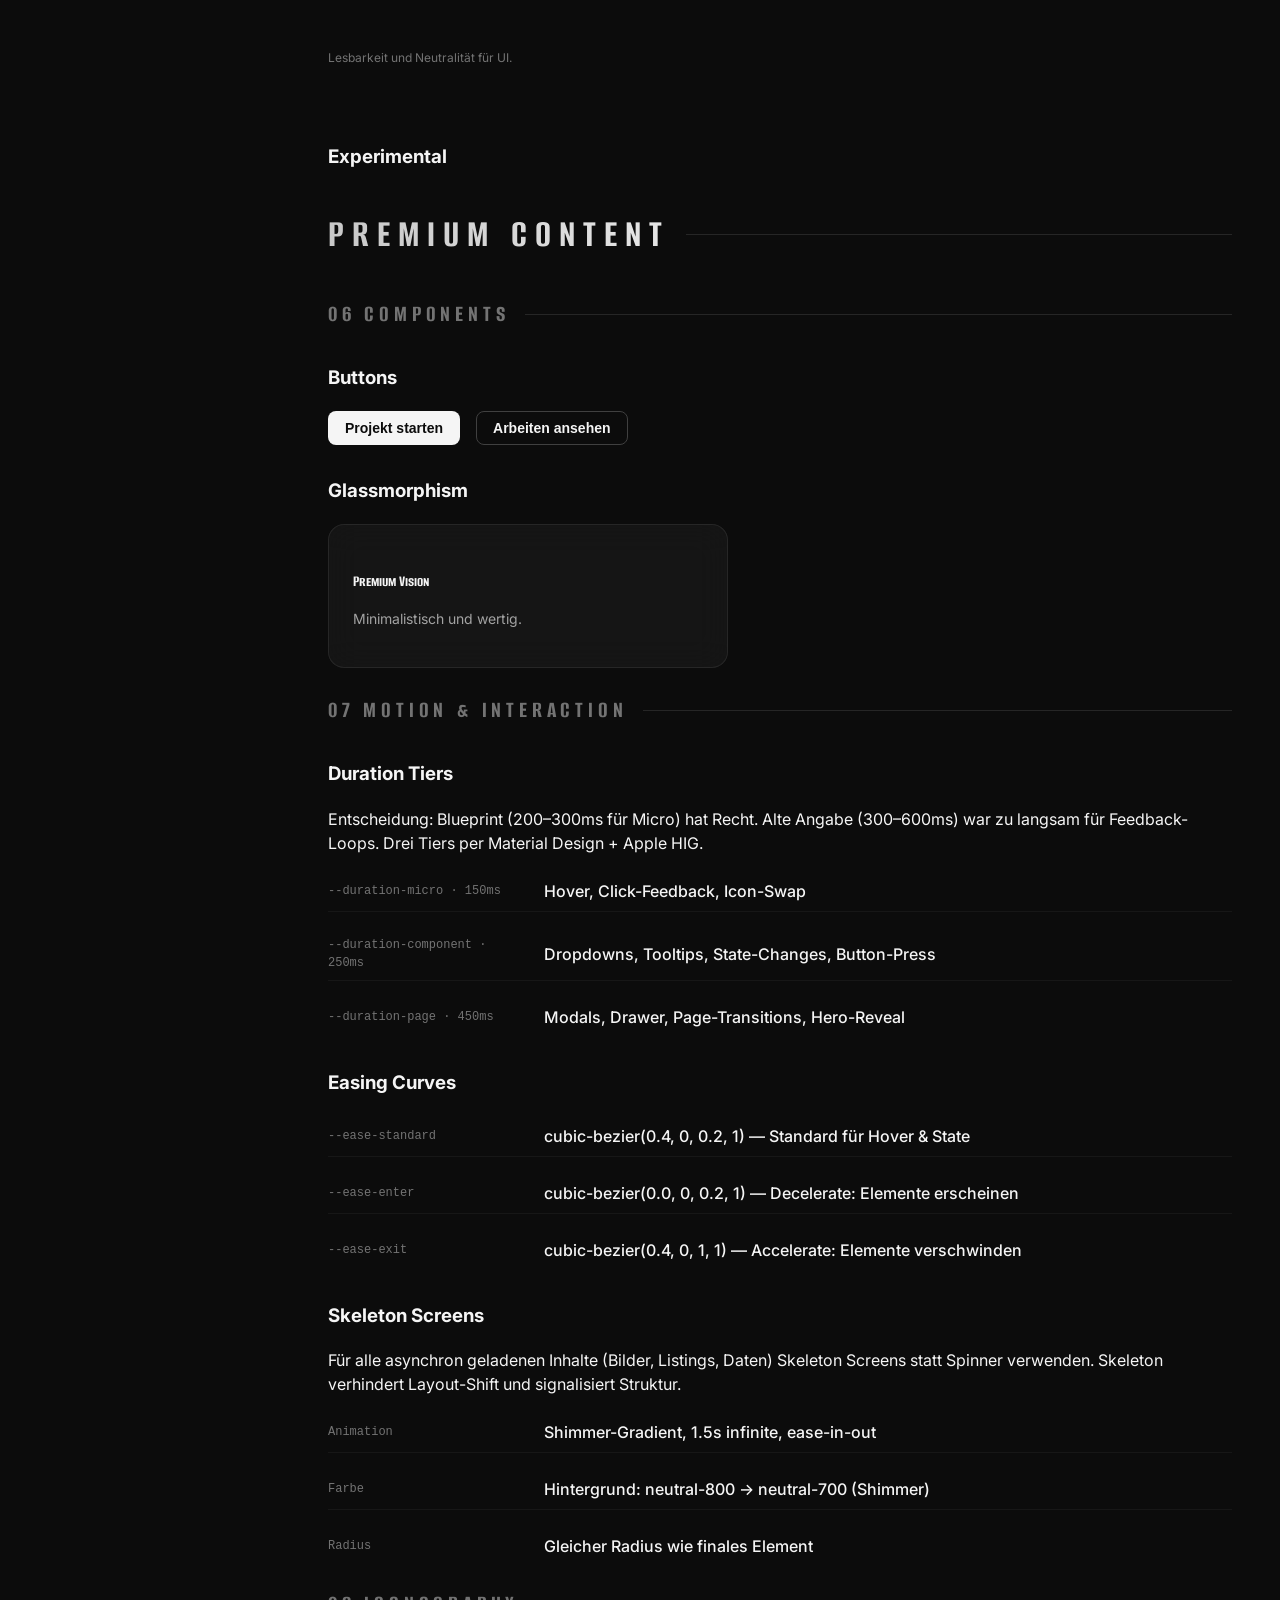
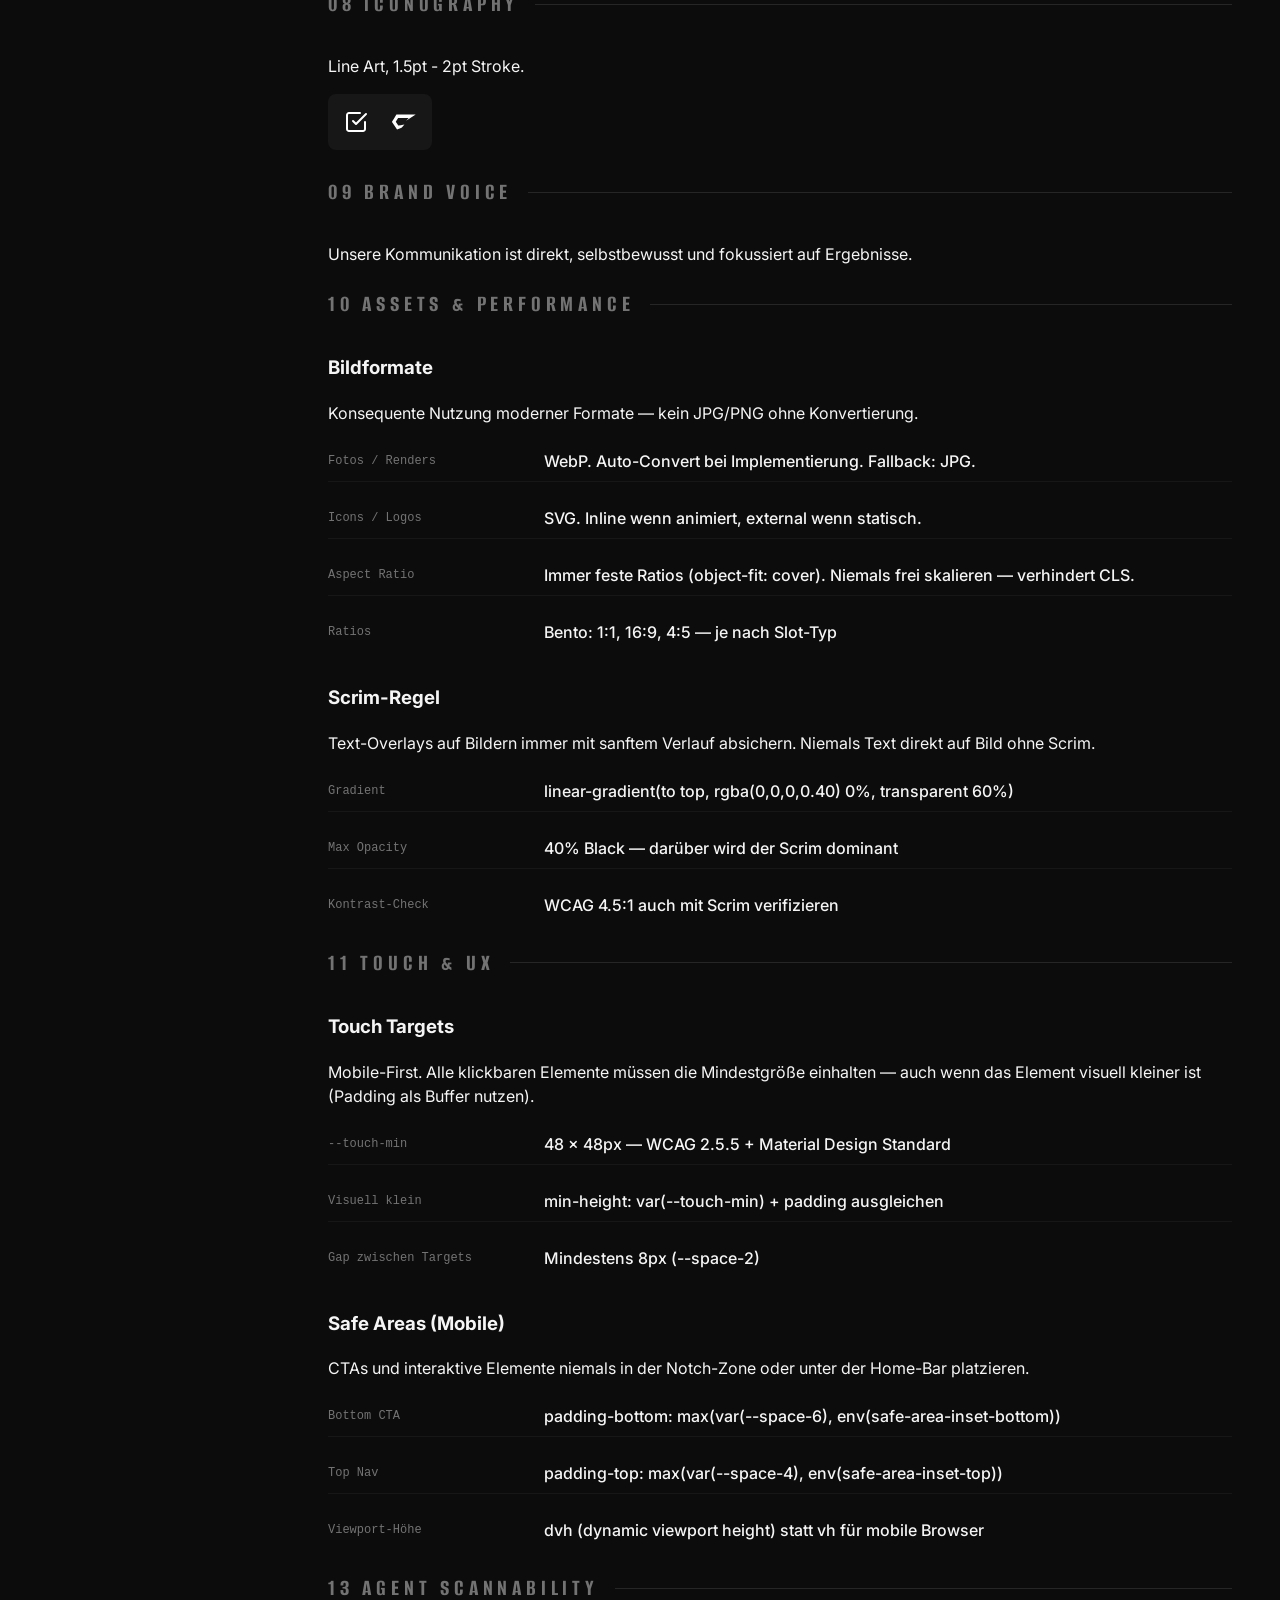
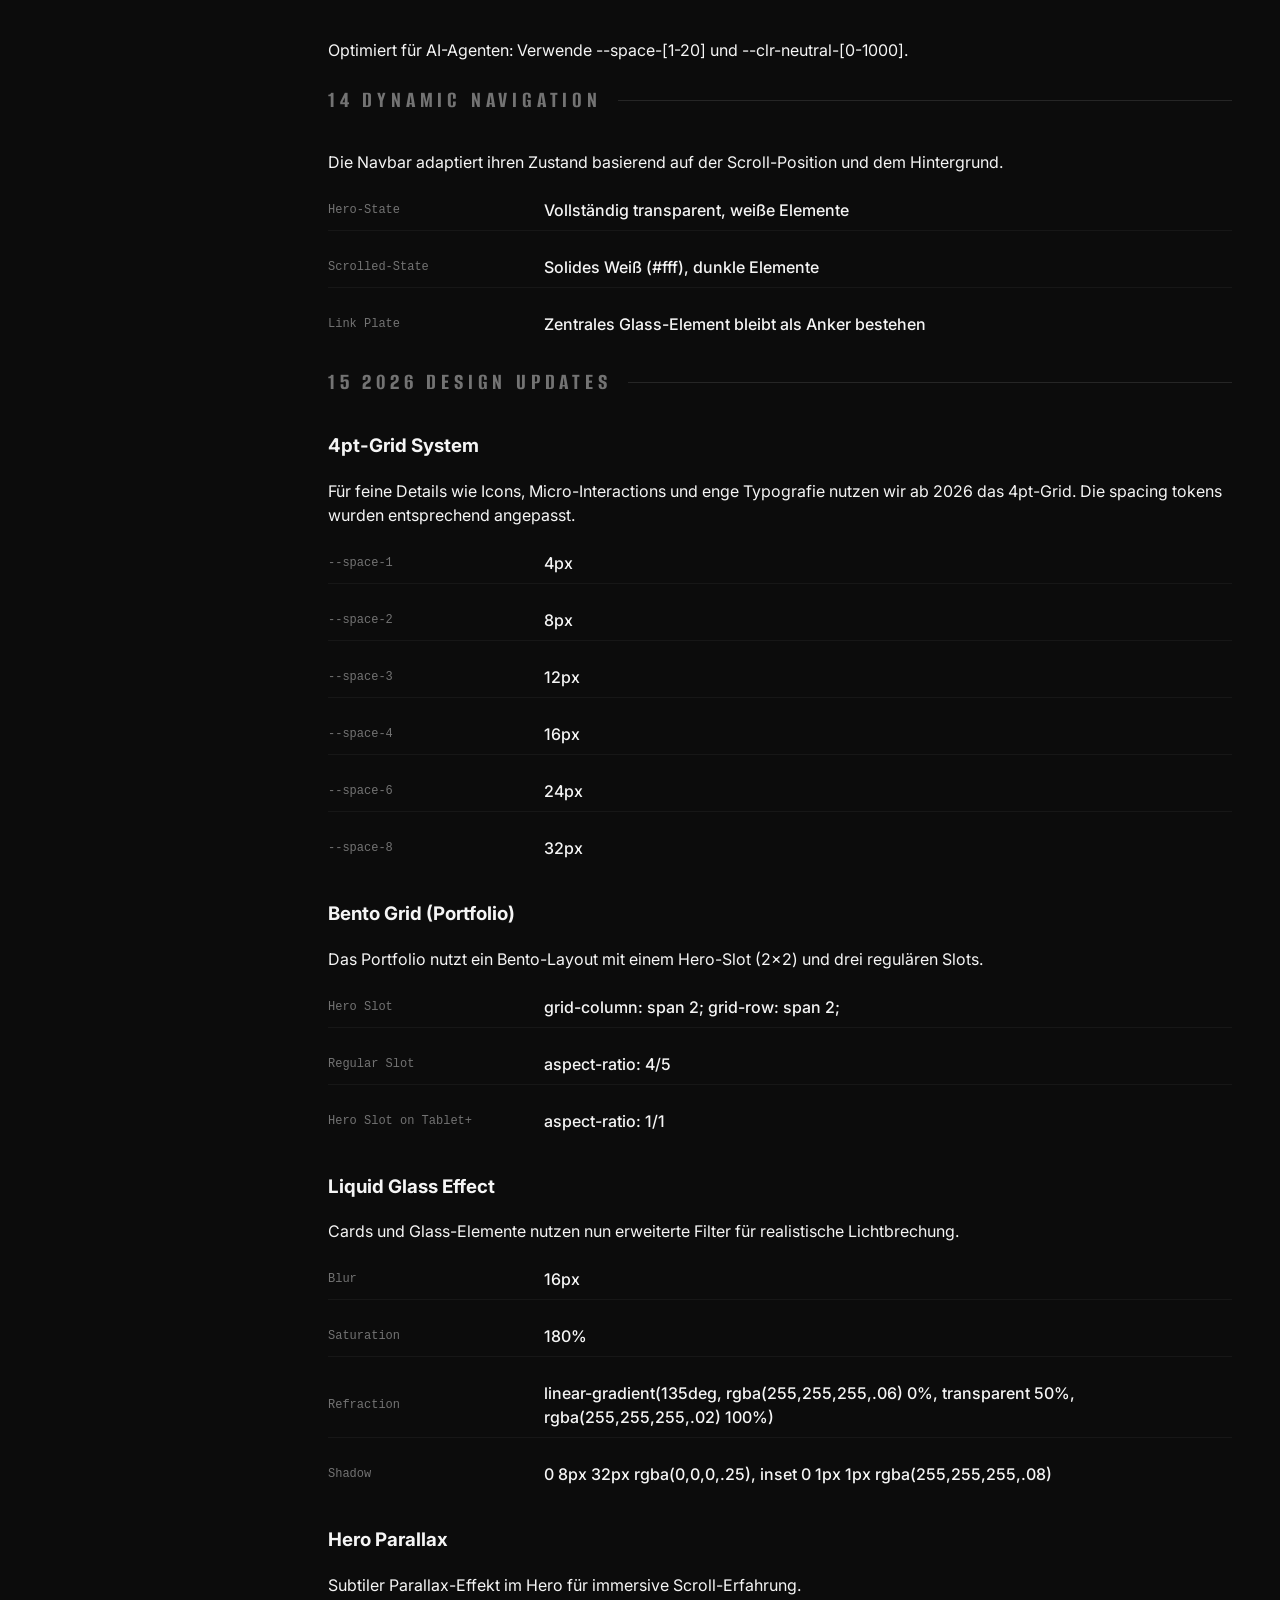
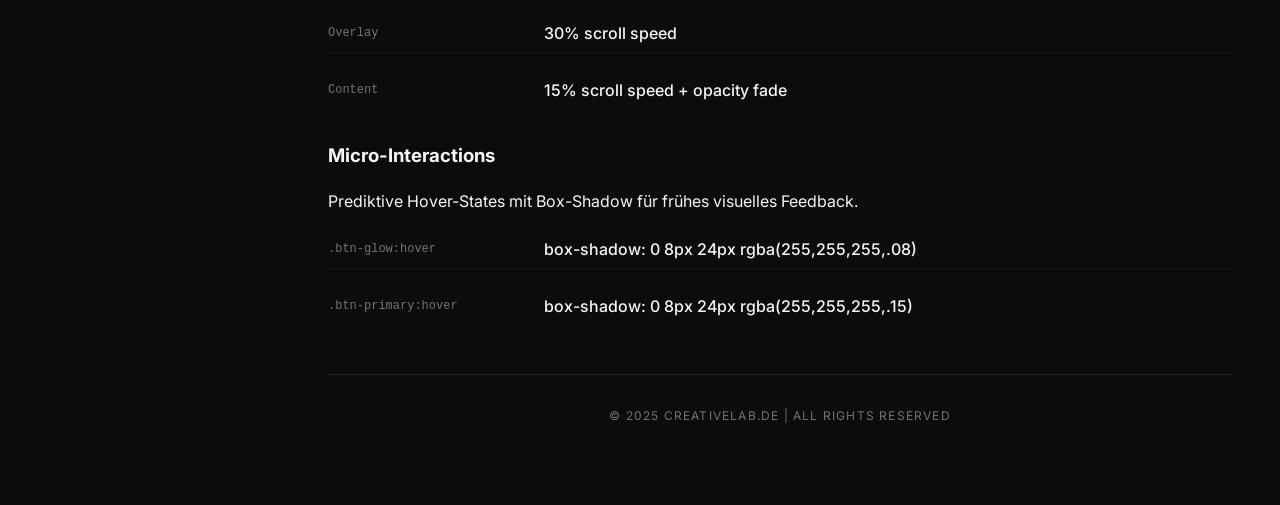
==== commit d255dc94: "docs(styleguide): Blueprint-Gaps geschlossen, Token-System validiert - Token-Konflikte aufgelöst: 4p" ====
--- a/styleguide.html
+++ b/styleguide.html
@@ -32,7 +32,10 @@
             <a href="#motion" class="sg-nav-link">Motion</a>
             <a href="#icons" class="sg-nav-link">Icons</a>
             <a href="#voice-tone" class="sg-nav-link">Voice & Tone</a>
+            <a href="#assets" class="sg-nav-link">Assets</a>
+            <a href="#touch-ux" class="sg-nav-link">Touch & UX</a>
             <a href="#scannability" class="sg-nav-link">Scannability</a>
+            <a href="#2026-updates" class="sg-nav-link">2026 Updates</a>
         </div>
     </nav>
 
@@ -41,7 +44,7 @@
         <div style="display: flex; justify-content: space-between; align-items: flex-end;">
             <div>
                 <h1>creativelab.de</h1>
-                <p>Corporate Design Manual v1.2.0 — Design Systems & Brand Standards</p>
+                <p>Corporate Design Manual v1.3.0 — Design Systems & Brand Standards (4pt Grid)</p>
             </div>
             <div style="font-size: var(--fs-xs); color: var(--clr-neutral-600); text-align: right;">
                 LETZTES UPDATE: 30. APRIL 2026<br>
@@ -93,14 +96,26 @@
     <section class="sg-section" id="foundations">
         <h2>02 Foundations</h2>
         <div class="sg-subsection">
-            <h3>8pt Grid System</h3>
-            <p>The 8pt grid is our standard for consistent spacing, sizing, and alignment across all interfaces.</p>
+            <h3>Grid System — 4pt Tokens, 8pt Layout Base</h3>
+            <p>Entscheidung: 4pt-Tokens sind ein Superset von 8pt (bewährt bei Linear, Vercel, Radix). <strong>Layout-Abstände nutzen immer 8pt-Vielfache</strong> (--space-2, --space-4, --space-8…). --space-1 und --space-3 sind ausschließlich für Micro-Details (Iconpadding, Borders, enge Typografie).</p>
             <div class="grid-demo" style="margin-top: var(--space-4);">
-                <div class="grid-item" style="height: var(--space-1);"><span class="grid-label">--space-1</span><span class="grid-label">8px</span></div>
-                <div class="grid-item" style="height: var(--space-2);"><span class="grid-label">--space-2</span><span class="grid-label">16px</span></div>
-                <div class="grid-item" style="height: var(--space-3);"><span class="grid-label">--space-3</span><span class="grid-label">24px</span></div>
-                <div class="grid-item" style="height: var(--space-4);"><span class="grid-label">--space-4</span><span class="grid-label">32px</span></div>
-                <div class="grid-item" style="height: var(--space-8);"><span class="grid-label">--space-8</span><span class="grid-label">64px</span></div>
+                <div class="grid-item" style="height: var(--space-1);"><span class="grid-label">--space-1 · Micro only</span><span class="grid-label">4px</span></div>
+                <div class="grid-item" style="height: var(--space-2);"><span class="grid-label">--space-2 · Layout ✓</span><span class="grid-label">8px</span></div>
+                <div class="grid-item" style="height: var(--space-3);"><span class="grid-label">--space-3 · Micro only</span><span class="grid-label">12px</span></div>
+                <div class="grid-item" style="height: var(--space-4);"><span class="grid-label">--space-4 · Layout ✓</span><span class="grid-label">16px</span></div>
+                <div class="grid-item" style="height: var(--space-6);"><span class="grid-label">--space-6 · Layout ✓</span><span class="grid-label">24px</span></div>
+                <div class="grid-item" style="height: var(--space-8);"><span class="grid-label">--space-8 · Layout ✓</span><span class="grid-label">32px</span></div>
+                <div class="grid-item" style="height: var(--space-12);"><span class="grid-label">--space-12 · Layout ✓</span><span class="grid-label">48px</span></div>
+                <div class="grid-item" style="height: var(--space-16);"><span class="grid-label">--space-16 · Layout ✓</span><span class="grid-label">64px</span></div>
+            </div>
+        </div>
+        <div class="sg-subsection" style="margin-top: var(--space-8);">
+            <h3>Fluid Spacing (clamp)</h3>
+            <p>Section-Level-Abstände skalieren stufenlos ohne Media Queries. Niemals feste px-Werte für Section-Padding verwenden.</p>
+            <div class="spec-container" style="margin-top: var(--space-4);">
+                <div class="spec-item"><span class="spec-key">--sp-section</span><span class="spec-val">clamp(80px, 10vw, 140px) — Section padding top/bottom</span></div>
+                <div class="spec-item"><span class="spec-key">--sp-inner</span><span class="spec-val">clamp(24px, 5vw, 56px) — Inner component padding</span></div>
+                <div class="spec-item"><span class="spec-key">--sp-page</span><span class="spec-val">clamp(24px, 6vw, 100px) — Horizontal page gutter</span></div>
             </div>
         </div>
     </section>
@@ -109,20 +124,45 @@
     <section class="sg-section" id="colors">
         <h2>03 Color Palette</h2>
         <div class="sg-subsection">
-            <h3>Neutrals (Quantitative Sheets)</h3>
-            <p>A strictly defined range of grays for backgrounds, borders, and text hierarchy.</p>
+            <h3>Tier 1 — Primitives (Neutral Scale 0–1000)</h3>
+            <p>Entscheidung: 0–1000 Skala (13 Stufen) bleibt. Blueprint's 0–700 ist zu grob für präzise Hierarchie. Tailwind bewies: mehr Stufen = mehr Kontrolle. Nie direkt in Komponenten verwenden — stattdessen Semantic Aliases (Tier 2) nutzen.</p>
             <div class="color-grid" style="margin-top: var(--space-4);">
-                <div class="color-swatch"><div class="color-preview" style="background: var(--clr-neutral-950);"></div><div class="color-info"><span class="color-name">BG / 950</span><span class="color-hex">#0c0c0c</span></div></div>
-                <div class="color-swatch"><div class="color-preview" style="background: var(--clr-neutral-900);"></div><div class="color-info"><span class="color-name">Surface / 900</span><span class="color-hex">#171717</span></div></div>
-                <div class="color-swatch"><div class="color-preview" style="background: var(--clr-neutral-0);"></div><div class="color-info"><span class="color-name">Highlight / 0</span><span class="color-hex">#ffffff</span></div></div>
-            </div>
-        </div>
-        <div class="sg-subsection" style="margin-top: var(--space-8);">
-            <h3>Semantic Colors</h3>
-            <p>Functional colors used for feedback and state indication.</p>
+                <div class="color-swatch"><div class="color-preview" style="background: var(--clr-neutral-0);"></div><div class="color-info"><span class="color-name">0</span><span class="color-hex">#ffffff</span></div></div>
+                <div class="color-swatch"><div class="color-preview" style="background: var(--clr-neutral-50);"></div><div class="color-info"><span class="color-name">50</span><span class="color-hex">#fafafa</span></div></div>
+                <div class="color-swatch"><div class="color-preview" style="background: var(--clr-neutral-100);"></div><div class="color-info"><span class="color-name">100</span><span class="color-hex">#f5f5f5</span></div></div>
+                <div class="color-swatch"><div class="color-preview" style="background: var(--clr-neutral-200);"></div><div class="color-info"><span class="color-name">200</span><span class="color-hex">#e5e5e5</span></div></div>
+                <div class="color-swatch"><div class="color-preview" style="background: var(--clr-neutral-300);"></div><div class="color-info"><span class="color-name">300</span><span class="color-hex">#d4d4d4</span></div></div>
+                <div class="color-swatch"><div class="color-preview" style="background: var(--clr-neutral-400);"></div><div class="color-info"><span class="color-name">400</span><span class="color-hex">#a3a3a3</span></div></div>
+                <div class="color-swatch"><div class="color-preview" style="background: var(--clr-neutral-500);"></div><div class="color-info"><span class="color-name">500</span><span class="color-hex">#737373</span></div></div>
+                <div class="color-swatch"><div class="color-preview" style="background: var(--clr-neutral-600);"></div><div class="color-info"><span class="color-name">600</span><span class="color-hex">#525252</span></div></div>
+                <div class="color-swatch"><div class="color-preview" style="background: var(--clr-neutral-700);"></div><div class="color-info"><span class="color-name">700</span><span class="color-hex">#404040</span></div></div>
+                <div class="color-swatch"><div class="color-preview" style="background: var(--clr-neutral-800);"></div><div class="color-info"><span class="color-name">800</span><span class="color-hex">#262626</span></div></div>
+                <div class="color-swatch"><div class="color-preview" style="background: var(--clr-neutral-900);"></div><div class="color-info"><span class="color-name">900</span><span class="color-hex">#171717</span></div></div>
+                <div class="color-swatch"><div class="color-preview" style="background: var(--clr-neutral-950);"></div><div class="color-info"><span class="color-name">950</span><span class="color-hex">#0c0c0c</span></div></div>
+                <div class="color-swatch"><div class="color-preview" style="background: var(--clr-neutral-1000); border: 1px solid var(--clr-neutral-800);"></div><div class="color-info"><span class="color-name">1000</span><span class="color-hex">#000000</span></div></div>
+            </div>
+        </div>
+        <div class="sg-subsection" style="margin-top: var(--space-8);">
+            <h3>Tier 2 — Semantic Aliases</h3>
+            <p>Diese Tokens werden in Komponenten verwendet. Sie zeigen auf Primitives und können pro Theme überschrieben werden (Light/Dark). Standard: GitHub Primer / Radix.</p>
+            <div class="spec-container" style="margin-top: var(--space-4);">
+                <div class="spec-item"><span class="spec-key">--color-bg-base</span><span class="spec-val">→ neutral-950 · Haupt-Hintergrund</span></div>
+                <div class="spec-item"><span class="spec-key">--color-bg-surface</span><span class="spec-val">→ neutral-900 · Cards, Panels</span></div>
+                <div class="spec-item"><span class="spec-key">--color-bg-elevated</span><span class="spec-val">→ neutral-800 · Dropdowns, Tooltips</span></div>
+                <div class="spec-item"><span class="spec-key">--color-text-primary</span><span class="spec-val">→ neutral-0 · Haupttext</span></div>
+                <div class="spec-item"><span class="spec-key">--color-text-secondary</span><span class="spec-val">→ neutral-400 · Supporting text</span></div>
+                <div class="spec-item"><span class="spec-key">--color-text-muted</span><span class="spec-val">→ neutral-600 · Labels, Captions</span></div>
+                <div class="spec-item"><span class="spec-key">--color-border-subtle</span><span class="spec-val">→ neutral-800 · Divider, Container</span></div>
+                <div class="spec-item"><span class="spec-key">--color-border-default</span><span class="spec-val">→ neutral-700 · Inputs, Cards</span></div>
+            </div>
+        </div>
+        <div class="sg-subsection" style="margin-top: var(--space-8);">
+            <h3>Feedback Colors</h3>
             <div class="color-grid" style="margin-top: var(--space-4);">
-                <div class="color-swatch"><div class="color-preview" style="background: var(--clr-success-500);"></div><div class="color-info"><span class="color-name">Success</span><span class="color-hex">#22c55e</span></div></div>
-                <div class="color-swatch"><div class="color-preview" style="background: var(--clr-error-500);"></div><div class="color-info"><span class="color-name">Error</span><span class="color-hex">#ef4444</span></div></div>
+                <div class="color-swatch"><div class="color-preview" style="background: var(--clr-success-500);"></div><div class="color-info"><span class="color-name">Success</span><span class="color-hex">#10b981</span></div></div>
+                <div class="color-swatch"><div class="color-preview" style="background: var(--clr-warning-500);"></div><div class="color-info"><span class="color-name">Warning</span><span class="color-hex">#f59e0b</span></div></div>
+                <div class="color-swatch"><div class="color-preview" style="background: var(--clr-error-500);"></div><div class="color-info"><span class="color-name">Error</span><span class="color-hex">#f43f5e</span></div></div>
+                <div class="color-swatch"><div class="color-preview" style="background: var(--clr-info-500);"></div><div class="color-info"><span class="color-name">Info</span><span class="color-hex">#3b82f6</span></div></div>
             </div>
         </div>
     </section>
@@ -200,8 +240,30 @@
     <section class="sg-section" id="motion">
         <h2>07 Motion & Interaction</h2>
         <div class="sg-subsection">
-            <h3>Principles</h3>
-            <p>Bezier: Cubic-Bezier(0.4, 0, 0.2, 1) | Duration: 0.3s - 0.6s</p>
+            <h3>Duration Tiers</h3>
+            <p>Entscheidung: Blueprint (200–300ms für Micro) hat Recht. Alte Angabe (300–600ms) war zu langsam für Feedback-Loops. Drei Tiers per Material Design + Apple HIG.</p>
+            <div class="spec-container" style="margin-top: var(--space-4);">
+                <div class="spec-item"><span class="spec-key">--duration-micro · 150ms</span><span class="spec-val">Hover, Click-Feedback, Icon-Swap</span></div>
+                <div class="spec-item"><span class="spec-key">--duration-component · 250ms</span><span class="spec-val">Dropdowns, Tooltips, State-Changes, Button-Press</span></div>
+                <div class="spec-item"><span class="spec-key">--duration-page · 450ms</span><span class="spec-val">Modals, Drawer, Page-Transitions, Hero-Reveal</span></div>
+            </div>
+        </div>
+        <div class="sg-subsection" style="margin-top: var(--space-8);">
+            <h3>Easing Curves</h3>
+            <div class="spec-container" style="margin-top: var(--space-4);">
+                <div class="spec-item"><span class="spec-key">--ease-standard</span><span class="spec-val">cubic-bezier(0.4, 0, 0.2, 1) — Standard für Hover & State</span></div>
+                <div class="spec-item"><span class="spec-key">--ease-enter</span><span class="spec-val">cubic-bezier(0.0, 0, 0.2, 1) — Decelerate: Elemente erscheinen</span></div>
+                <div class="spec-item"><span class="spec-key">--ease-exit</span><span class="spec-val">cubic-bezier(0.4, 0, 1, 1) — Accelerate: Elemente verschwinden</span></div>
+            </div>
+        </div>
+        <div class="sg-subsection" style="margin-top: var(--space-8);">
+            <h3>Skeleton Screens</h3>
+            <p>Für alle asynchron geladenen Inhalte (Bilder, Listings, Daten) Skeleton Screens statt Spinner verwenden. Skeleton verhindert Layout-Shift und signalisiert Struktur.</p>
+            <div class="spec-container" style="margin-top: var(--space-4);">
+                <div class="spec-item"><span class="spec-key">Animation</span><span class="spec-val">Shimmer-Gradient, 1.5s infinite, ease-in-out</span></div>
+                <div class="spec-item"><span class="spec-key">Farbe</span><span class="spec-val">Hintergrund: neutral-800 → neutral-700 (Shimmer)</span></div>
+                <div class="spec-item"><span class="spec-key">Radius</span><span class="spec-val">Gleicher Radius wie finales Element</span></div>
+            </div>
         </div>
     </section>
 
@@ -225,21 +287,120 @@
         <p>Unsere Kommunikation ist direkt, selbstbewusst und fokussiert auf Ergebnisse.</p>
     </section>
 
-    <!-- 10 SCANNABILITY -->
+    <!-- 10 ASSETS -->
+    <section class="sg-section" id="assets">
+        <h2>10 Assets & Performance</h2>
+        <div class="sg-subsection">
+            <h3>Bildformate</h3>
+            <p>Konsequente Nutzung moderner Formate — kein JPG/PNG ohne Konvertierung.</p>
+            <div class="spec-container" style="margin-top: var(--space-4);">
+                <div class="spec-item"><span class="spec-key">Fotos / Renders</span><span class="spec-val">WebP. Auto-Convert bei Implementierung. Fallback: JPG.</span></div>
+                <div class="spec-item"><span class="spec-key">Icons / Logos</span><span class="spec-val">SVG. Inline wenn animiert, external wenn statisch.</span></div>
+                <div class="spec-item"><span class="spec-key">Aspect Ratio</span><span class="spec-val">Immer feste Ratios (object-fit: cover). Niemals frei skalieren — verhindert CLS.</span></div>
+                <div class="spec-item"><span class="spec-key">Ratios</span><span class="spec-val">Bento: 1:1, 16:9, 4:5 — je nach Slot-Typ</span></div>
+            </div>
+        </div>
+        <div class="sg-subsection" style="margin-top: var(--space-8);">
+            <h3>Scrim-Regel</h3>
+            <p>Text-Overlays auf Bildern immer mit sanftem Verlauf absichern. Niemals Text direkt auf Bild ohne Scrim.</p>
+            <div class="spec-container" style="margin-top: var(--space-4);">
+                <div class="spec-item"><span class="spec-key">Gradient</span><span class="spec-val">linear-gradient(to top, rgba(0,0,0,0.40) 0%, transparent 60%)</span></div>
+                <div class="spec-item"><span class="spec-key">Max Opacity</span><span class="spec-val">40% Black — darüber wird der Scrim dominant</span></div>
+                <div class="spec-item"><span class="spec-key">Kontrast-Check</span><span class="spec-val">WCAG 4.5:1 auch mit Scrim verifizieren</span></div>
+            </div>
+        </div>
+    </section>
+
+    <!-- 11 TOUCH & UX -->
+    <section class="sg-section" id="touch-ux">
+        <h2>11 Touch & UX</h2>
+        <div class="sg-subsection">
+            <h3>Touch Targets</h3>
+            <p>Mobile-First. Alle klickbaren Elemente müssen die Mindestgröße einhalten — auch wenn das Element visuell kleiner ist (Padding als Buffer nutzen).</p>
+            <div class="spec-container" style="margin-top: var(--space-4);">
+                <div class="spec-item"><span class="spec-key">--touch-min</span><span class="spec-val">48 × 48px — WCAG 2.5.5 + Material Design Standard</span></div>
+                <div class="spec-item"><span class="spec-key">Visuell klein</span><span class="spec-val">min-height: var(--touch-min) + padding ausgleichen</span></div>
+                <div class="spec-item"><span class="spec-key">Gap zwischen Targets</span><span class="spec-val">Mindestens 8px (--space-2)</span></div>
+            </div>
+        </div>
+        <div class="sg-subsection" style="margin-top: var(--space-8);">
+            <h3>Safe Areas (Mobile)</h3>
+            <p>CTAs und interaktive Elemente niemals in der Notch-Zone oder unter der Home-Bar platzieren.</p>
+            <div class="spec-container" style="margin-top: var(--space-4);">
+                <div class="spec-item"><span class="spec-key">Bottom CTA</span><span class="spec-val">padding-bottom: max(var(--space-6), env(safe-area-inset-bottom))</span></div>
+                <div class="spec-item"><span class="spec-key">Top Nav</span><span class="spec-val">padding-top: max(var(--space-4), env(safe-area-inset-top))</span></div>
+                <div class="spec-item"><span class="spec-key">Viewport-Höhe</span><span class="spec-val">dvh (dynamic viewport height) statt vh für mobile Browser</span></div>
+            </div>
+        </div>
+    </section>
+
+    <!-- 13 SCANNABILITY -->
     <section class="sg-section" id="scannability">
-        <h2>10 Agent Scannability</h2>
+        <h2>13 Agent Scannability</h2>
         <p>Optimiert für AI-Agenten: Verwende --space-[1-20] und --clr-neutral-[0-1000].</p>
     </section>
 
-    <!-- 11 NAVIGATION LOGIC -->
+    <!-- 14 NAVIGATION LOGIC -->
     <section class="sg-section" id="navigation-logic">
-        <h2>11 Dynamic Navigation</h2>
+        <h2>14 Dynamic Navigation</h2>
         <div class="sg-subsection">
             <p>Die Navbar adaptiert ihren Zustand basierend auf der Scroll-Position und dem Hintergrund.</p>
             <div class="spec-container" style="margin-top: var(--space-4);">
                 <div class="spec-item"><span class="spec-key">Hero-State</span><span class="spec-val">Vollständig transparent, weiße Elemente</span></div>
                 <div class="spec-item"><span class="spec-key">Scrolled-State</span><span class="spec-val">Solides Weiß (#fff), dunkle Elemente</span></div>
                 <div class="spec-item"><span class="spec-key">Link Plate</span><span class="spec-val">Zentrales Glass-Element bleibt als Anker bestehen</span></div>
+            </div>
+        </div>
+    </section>
+
+    <!-- 15 2026 DESIGN UPDATES -->
+    <section class="sg-section" id="2026-updates">
+        <h2>15 2026 Design Updates</h2>
+        <div class="sg-subsection">
+            <h3>4pt-Grid System</h3>
+            <p>Für feine Details wie Icons, Micro-Interactions und enge Typografie nutzen wir ab 2026 das 4pt-Grid. Die spacing tokens wurden entsprechend angepasst.</p>
+            <div class="spec-container" style="margin-top: var(--space-4);">
+                <div class="spec-item"><span class="spec-key">--space-1</span><span class="spec-val">4px</span></div>
+                <div class="spec-item"><span class="spec-key">--space-2</span><span class="spec-val">8px</span></div>
+                <div class="spec-item"><span class="spec-key">--space-3</span><span class="spec-val">12px</span></div>
+                <div class="spec-item"><span class="spec-key">--space-4</span><span class="spec-val">16px</span></div>
+                <div class="spec-item"><span class="spec-key">--space-6</span><span class="spec-val">24px</span></div>
+                <div class="spec-item"><span class="spec-key">--space-8</span><span class="spec-val">32px</span></div>
+            </div>
+        </div>
+        <div class="sg-subsection" style="margin-top: var(--space-8);">
+            <h3>Bento Grid (Portfolio)</h3>
+            <p>Das Portfolio nutzt ein Bento-Layout mit einem Hero-Slot (2×2) und drei regulären Slots.</p>
+            <div class="spec-container" style="margin-top: var(--space-4);">
+                <div class="spec-item"><span class="spec-key">Hero Slot</span><span class="spec-val">grid-column: span 2; grid-row: span 2;</span></div>
+                <div class="spec-item"><span class="spec-key">Regular Slot</span><span class="spec-val">aspect-ratio: 4/5</span></div>
+                <div class="spec-item"><span class="spec-key">Hero Slot on Tablet+</span><span class="spec-val">aspect-ratio: 1/1</span></div>
+            </div>
+        </div>
+        <div class="sg-subsection" style="margin-top: var(--space-8);">
+            <h3>Liquid Glass Effect</h3>
+            <p>Cards und Glass-Elemente nutzen nun erweiterte Filter für realistische Lichtbrechung.</p>
+            <div class="spec-container" style="margin-top: var(--space-4);">
+                <div class="spec-item"><span class="spec-key">Blur</span><span class="spec-val">16px</span></div>
+                <div class="spec-item"><span class="spec-key">Saturation</span><span class="spec-val">180%</span></div>
+                <div class="spec-item"><span class="spec-key">Refraction</span><span class="spec-val">linear-gradient(135deg, rgba(255,255,255,.06) 0%, transparent 50%, rgba(255,255,255,.02) 100%)</span></div>
+                <div class="spec-item"><span class="spec-key">Shadow</span><span class="spec-val">0 8px 32px rgba(0,0,0,.25), inset 0 1px 1px rgba(255,255,255,.08)</span></div>
+            </div>
+        </div>
+        <div class="sg-subsection" style="margin-top: var(--space-8);">
+            <h3>Hero Parallax</h3>
+            <p>Subtiler Parallax-Effekt im Hero für immersive Scroll-Erfahrung.</p>
+            <div class="spec-container" style="margin-top: var(--space-4);">
+                <div class="spec-item"><span class="spec-key">Overlay</span><span class="spec-val">30% scroll speed</span></div>
+                <div class="spec-item"><span class="spec-key">Content</span><span class="spec-val">15% scroll speed + opacity fade</span></div>
+            </div>
+        </div>
+        <div class="sg-subsection" style="margin-top: var(--space-8);">
+            <h3>Micro-Interactions</h3>
+            <p>Prediktive Hover-States mit Box-Shadow für frühes visuelles Feedback.</p>
+            <div class="spec-container" style="margin-top: var(--space-4);">
+                <div class="spec-item"><span class="spec-key">.btn-glow:hover</span><span class="spec-val">box-shadow: 0 8px 24px rgba(255,255,255,.08)</span></div>
+                <div class="spec-item"><span class="spec-key">.btn-primary:hover</span><span class="spec-val">box-shadow: 0 8px 24px rgba(255,255,255,.15)</span></div>
             </div>
         </div>
     </section>
--- a/styleguide.css
+++ b/styleguide.css
@@ -44,18 +44,17 @@
     --clr-info-500: #3b82f6; /* Soft Royal Blue */
     --clr-info-900: #1e3a8a;
 
-    /* ── SPACING (8pt Grid System) ── */
-    --space-1: 8px;
-    --space-2: 16px;
-    --space-3: 24px;
-    --space-4: 32px;
-    --space-5: 40px;
-    --space-6: 48px;
-    --space-8: 64px;
-    --space-10: 80px;
-    --space-12: 96px;
-    --space-16: 128px;
-    --space-20: 160px;
+    /* ── SPACING (4pt Grid System — 2026 Update) ── */
+    --space-1:  4px;
+    --space-2:  8px;
+    --space-3:  12px;
+    --space-4:  16px;
+    --space-5:  20px;
+    --space-6:  24px;
+    --space-8:  32px;
+    --space-10: 40px;
+    --space-12: 48px;
+    --space-16: 64px;
 
     /* ── TYPOGRAPHY ── */
     --font-primary: 'Inter', sans-serif;
@@ -79,12 +78,12 @@
     --lh-base:   1.5;
     --lh-relaxed: 1.75;
 
-    /* ── BORDERS & RADIUS ── */
-    --radius-sm:   4px;
-    --radius-md:   8px;
-    --radius-lg:   16px;
-    --radius-xl:   24px;
-    --radius-pill: 9999px;
+    /* ── BORDERS & RADIUS (4pt-aligned) ── */
+    --radius-sm:   8px;    /* --space-2 */
+    --radius-md:   16px;   /* --space-4 */
+    --radius-lg:   24px;   /* --space-6 */
+    --radius-xl:   32px;   /* --space-8 */
+    --radius-pill: 100px;
 
     /* ── EFFECTS ── */
     --shadow-sm: 0 1px 2px 0 rgba(0, 0, 0, 0.05);
@@ -94,7 +93,53 @@
     
     --glass-bg: rgba(255, 255, 255, 0.04);
     --glass-border: rgba(255, 255, 255, 0.08);
-    --glass-blur: blur(12px);
+    --glass-blur: blur(16px);        /* Liquid Glass: 16px per 2026 spec */
+    --glass-saturate: saturate(180%);
+}
+
+/* ── SEMANTIC TOKEN LAYER ──
+   Two-tier system: use semantic aliases in components, primitives for palette docs.
+   Decision: matches GitHub Primer / Radix standard. */
+:root {
+    /* Backgrounds */
+    --color-bg-base:        var(--clr-neutral-950);
+    --color-bg-surface:     var(--clr-neutral-900);
+    --color-bg-elevated:    var(--clr-neutral-800);
+    --color-bg-overlay:     var(--clr-neutral-700);
+
+    /* Text */
+    --color-text-primary:   var(--clr-neutral-0);
+    --color-text-secondary: var(--clr-neutral-400);
+    --color-text-muted:     var(--clr-neutral-600);
+    --color-text-disabled:  var(--clr-neutral-700);
+
+    /* Border */
+    --color-border-subtle:  var(--clr-neutral-800);
+    --color-border-default: var(--clr-neutral-700);
+    --color-border-strong:  var(--clr-neutral-500);
+
+    /* Feedback */
+    --color-status-success: var(--clr-success-500);
+    --color-status-warning: var(--clr-warning-500);
+    --color-status-error:   var(--clr-error-500);
+    --color-status-info:    var(--clr-info-500);
+
+    /* Motion Tiers — Blueprint (200-300ms) correct for micro.
+       Old "300-600ms" was too slow. Split into three tiers per Material + Apple HIG. */
+    --duration-micro:     150ms;   /* hover, click feedback */
+    --duration-component: 250ms;   /* dropdowns, tooltips, state changes */
+    --duration-page:      450ms;   /* panels, modals, page transitions */
+    --ease-standard: cubic-bezier(0.4, 0, 0.2, 1); /* Material standard */
+    --ease-enter:    cubic-bezier(0.0, 0, 0.2, 1);  /* decelerate — entering */
+    --ease-exit:     cubic-bezier(0.4, 0, 1, 1);    /* accelerate — exiting */
+
+    /* Fluid Section Spacing — clamp() for layout, no media queries */
+    --sp-section: clamp(80px, 10vw, 140px);
+    --sp-inner:   clamp(24px, 5vw, 56px);
+    --sp-page:    clamp(24px, 6vw, 100px);
+
+    /* Touch Targets — WCAG 2.5.5 + Material Design */
+    --touch-min: 48px;
 }
 
 /* ── LAYOUT ── */
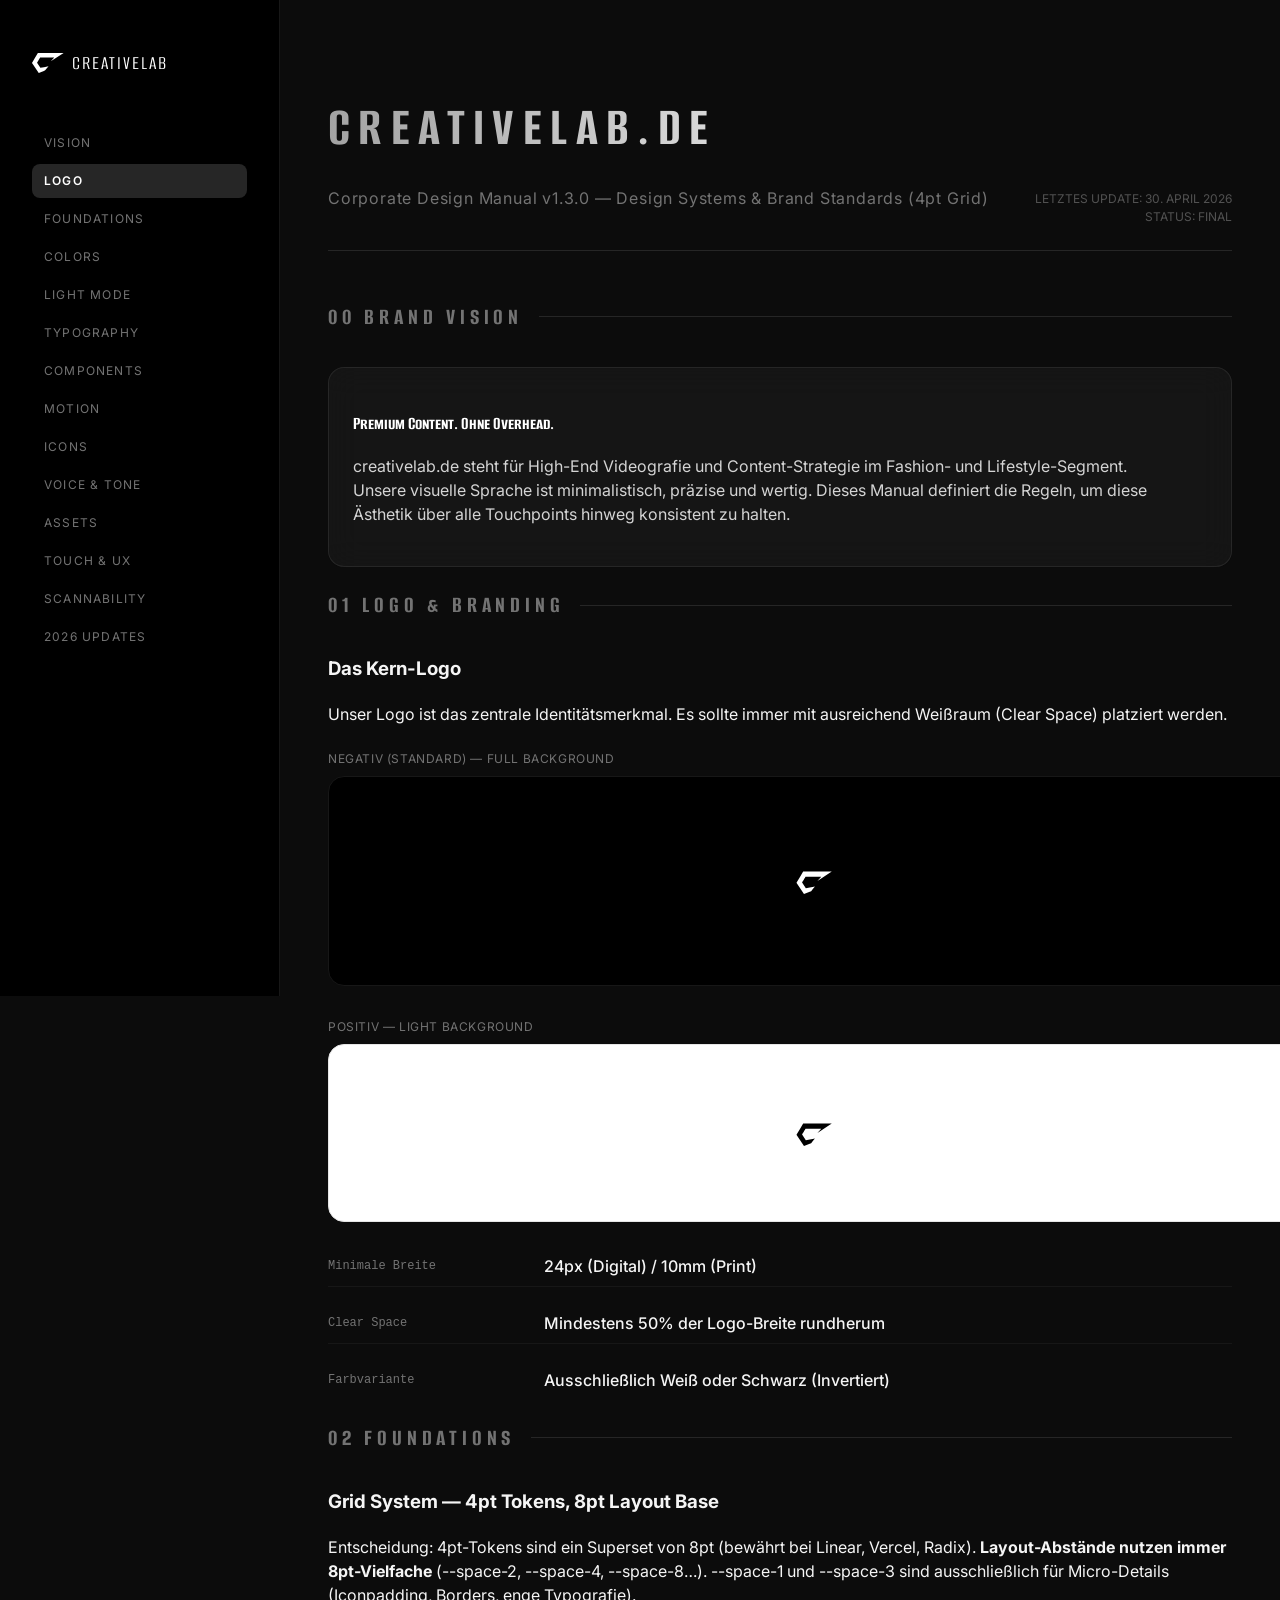
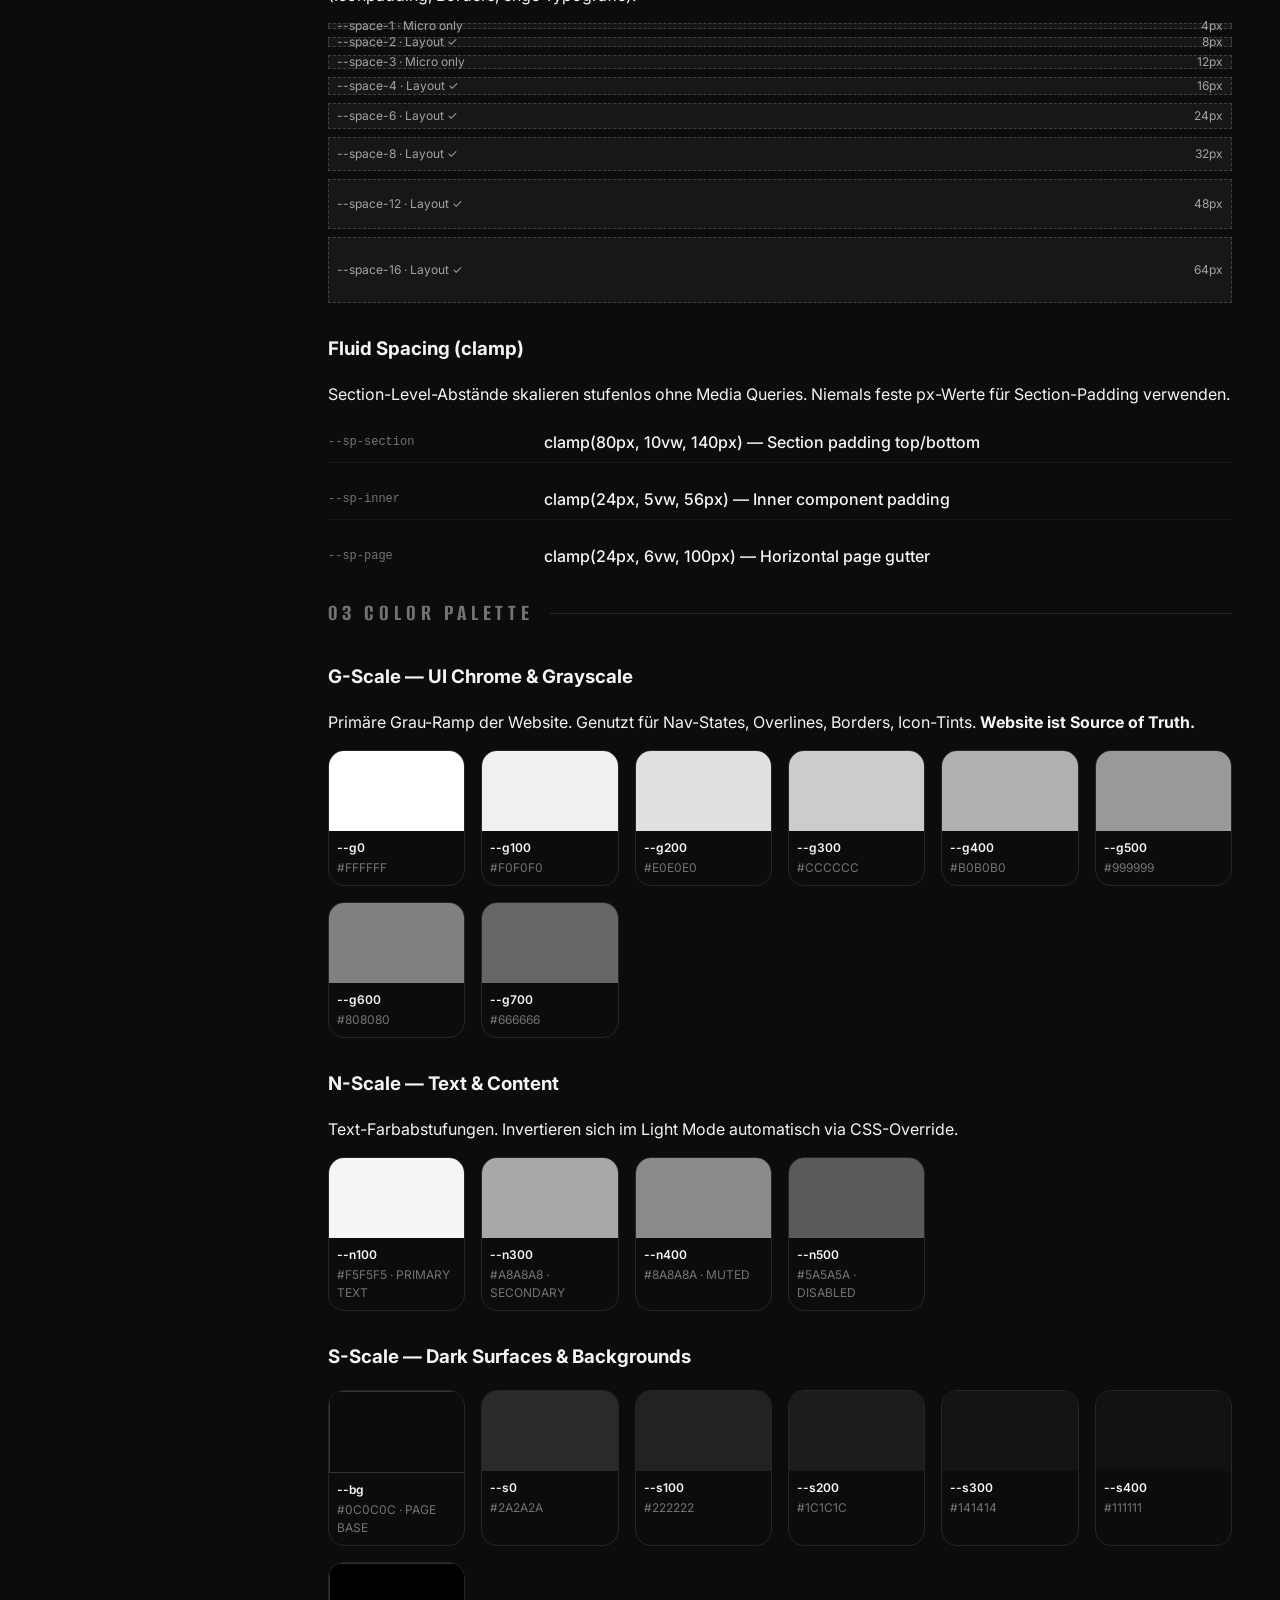
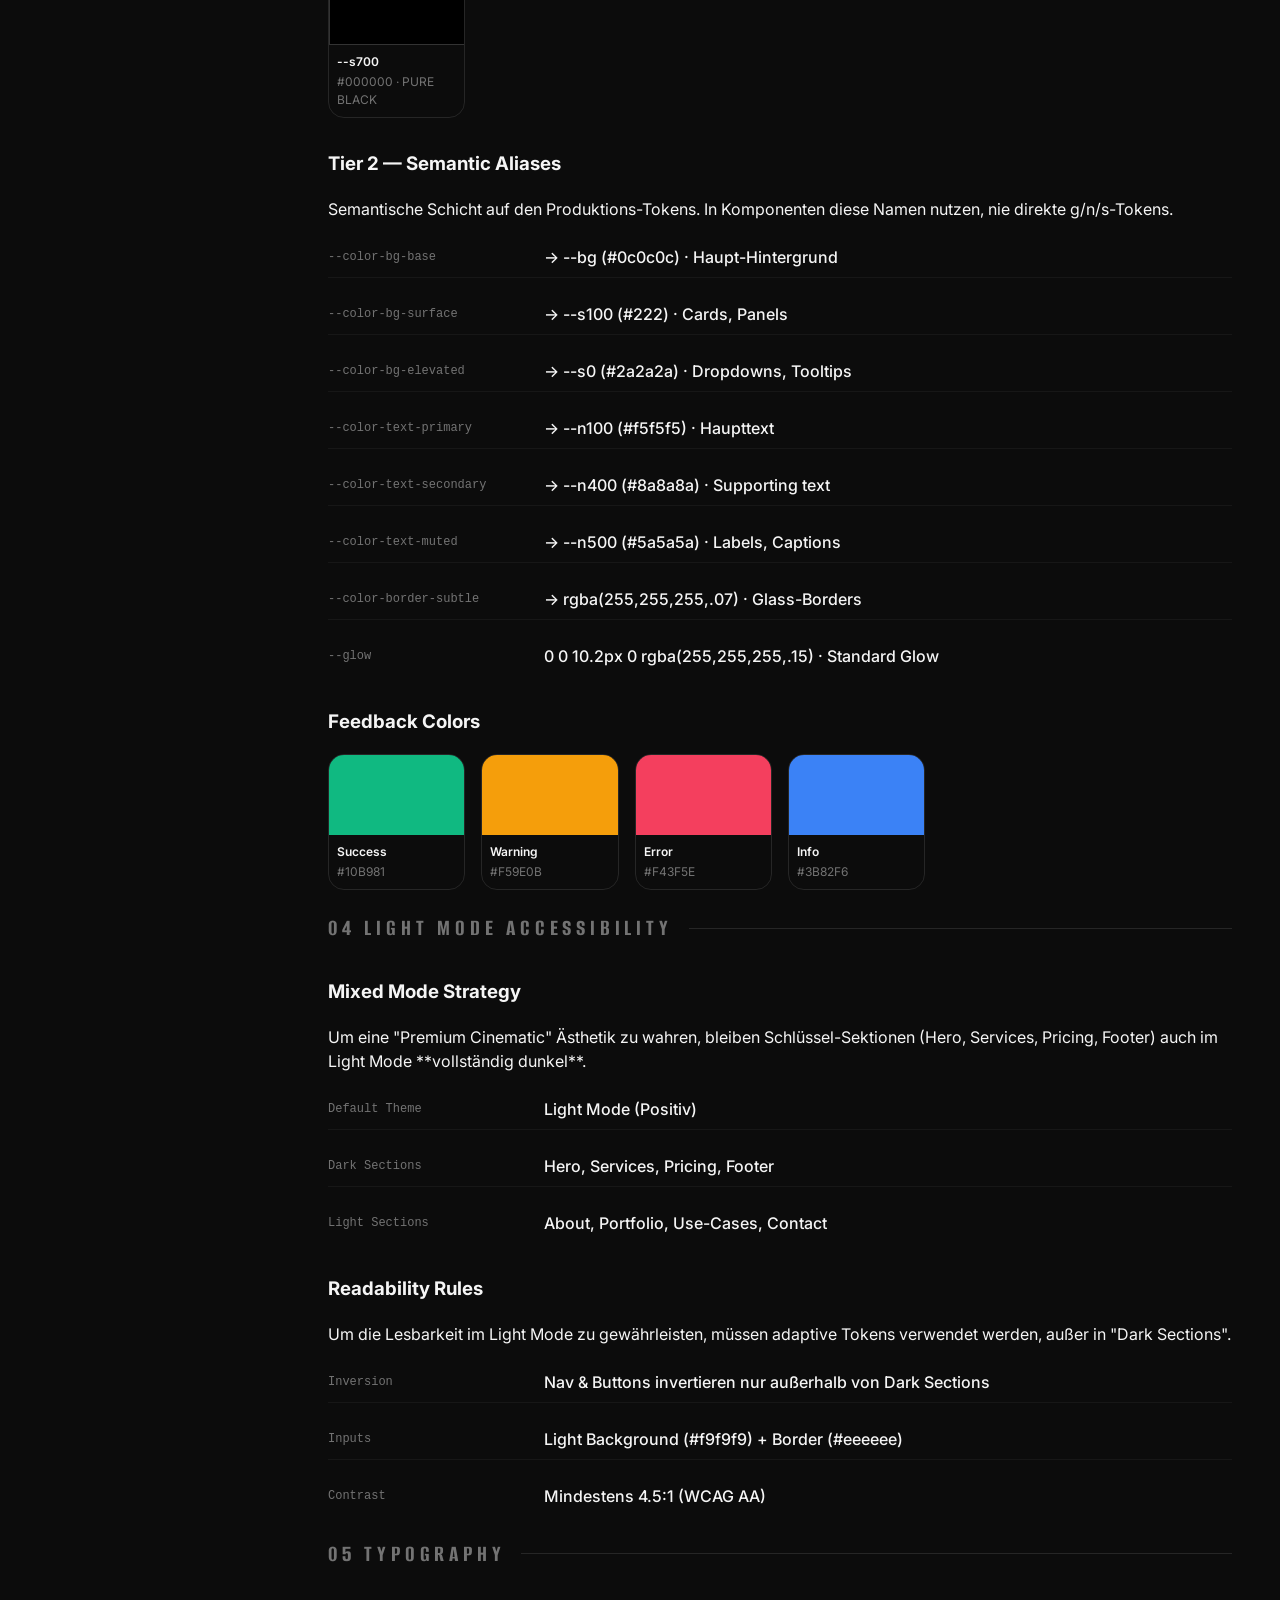
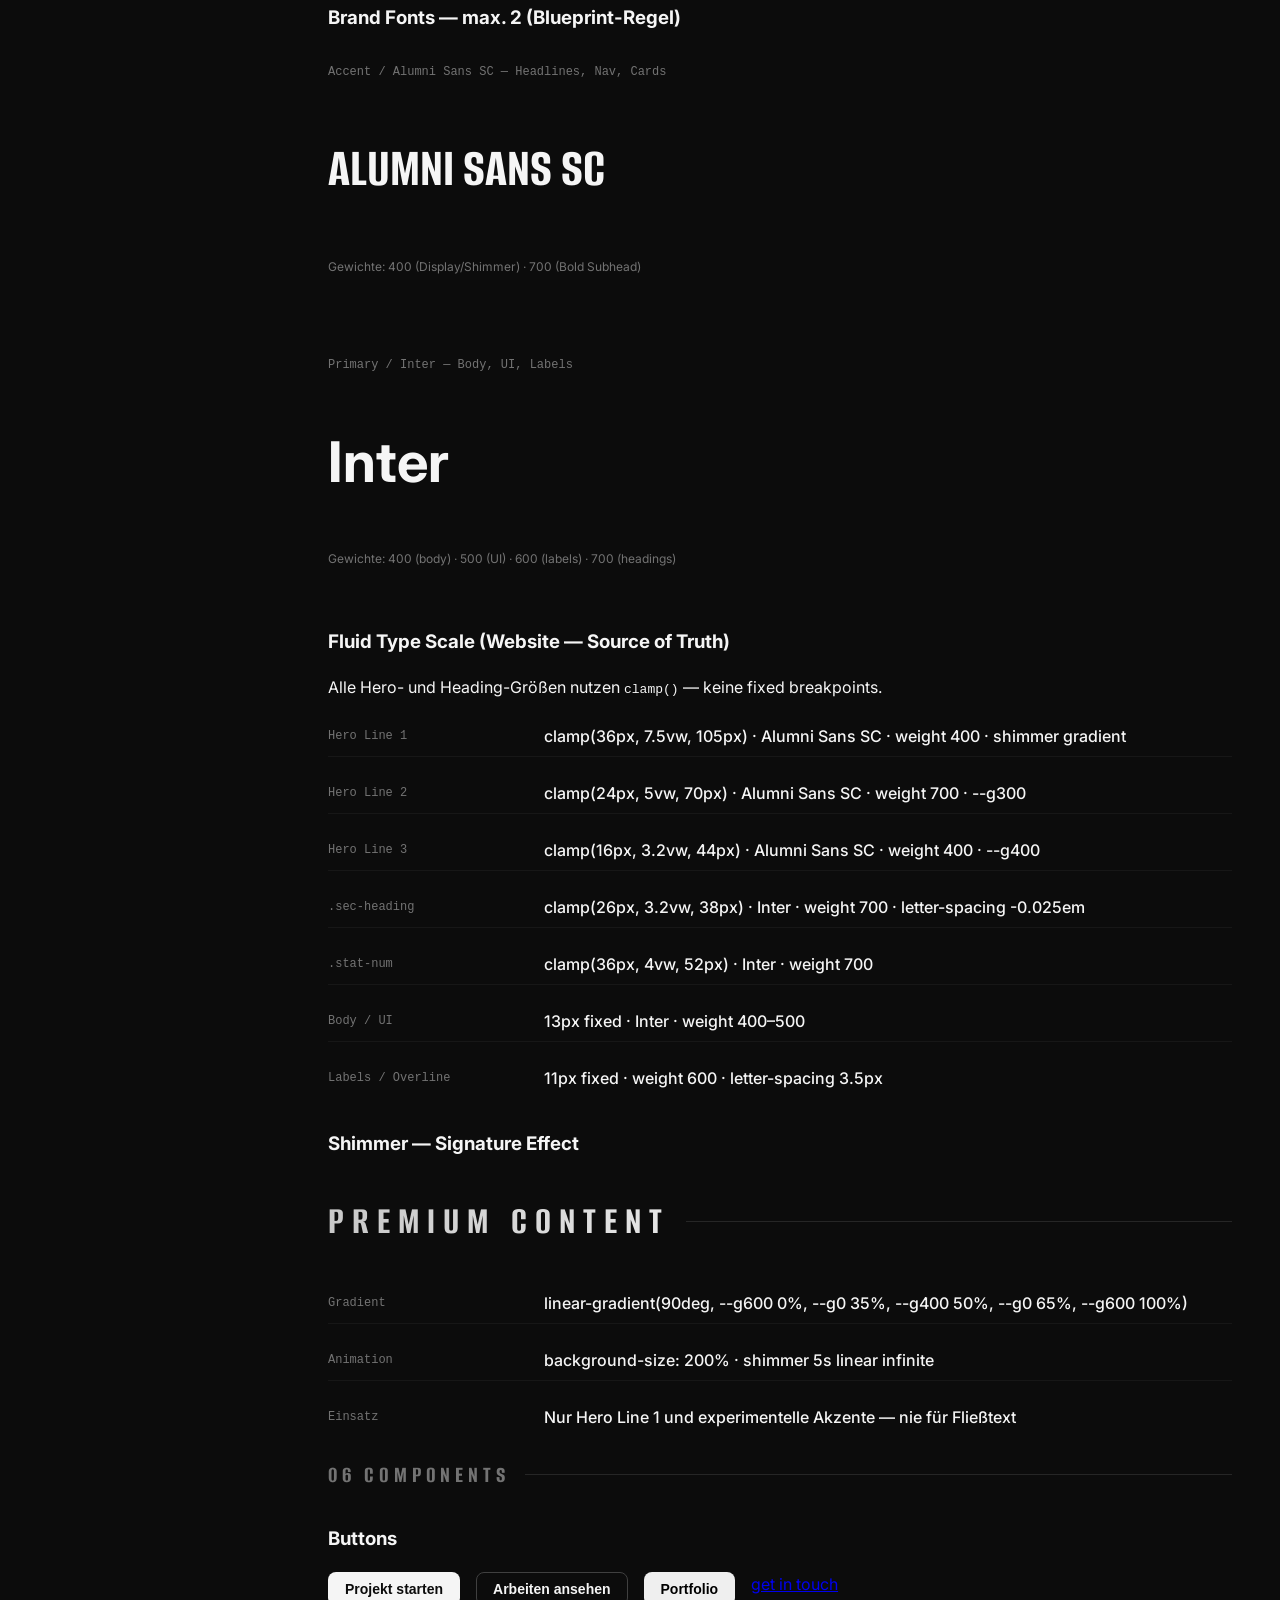
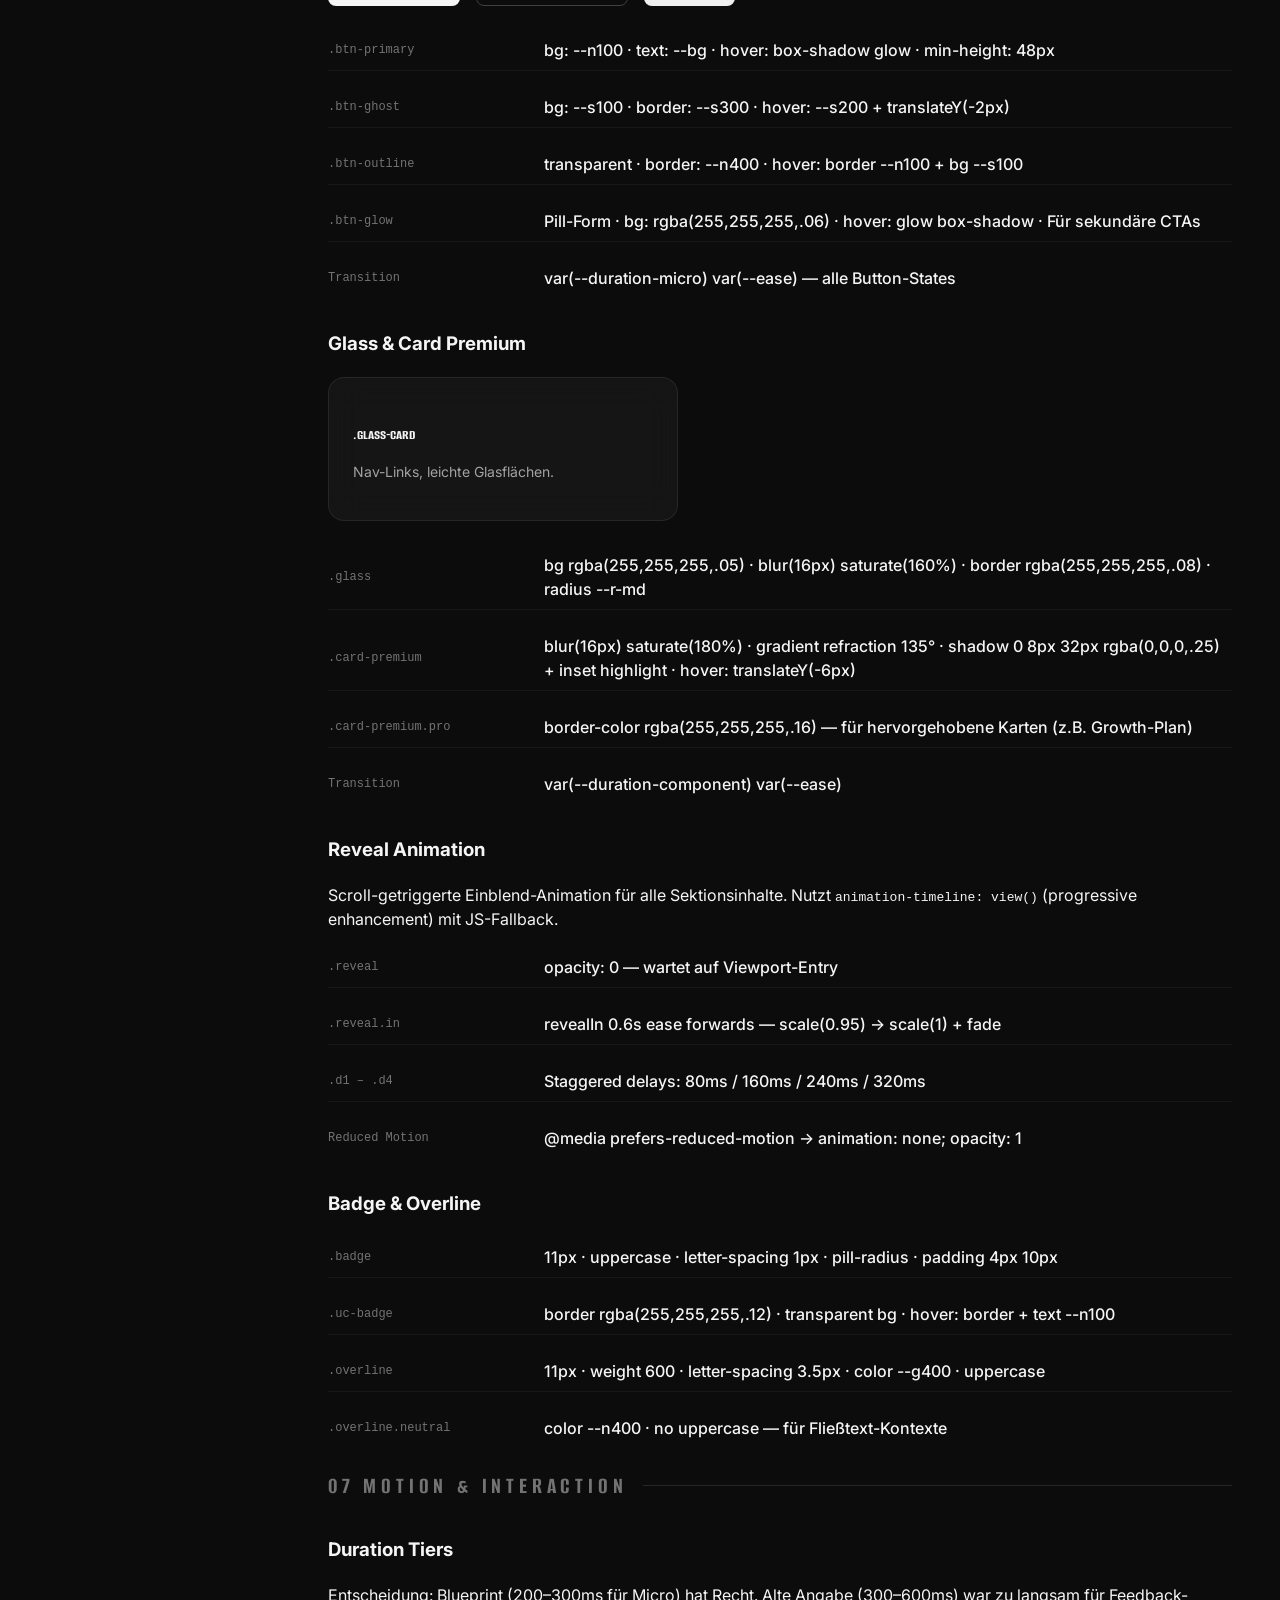
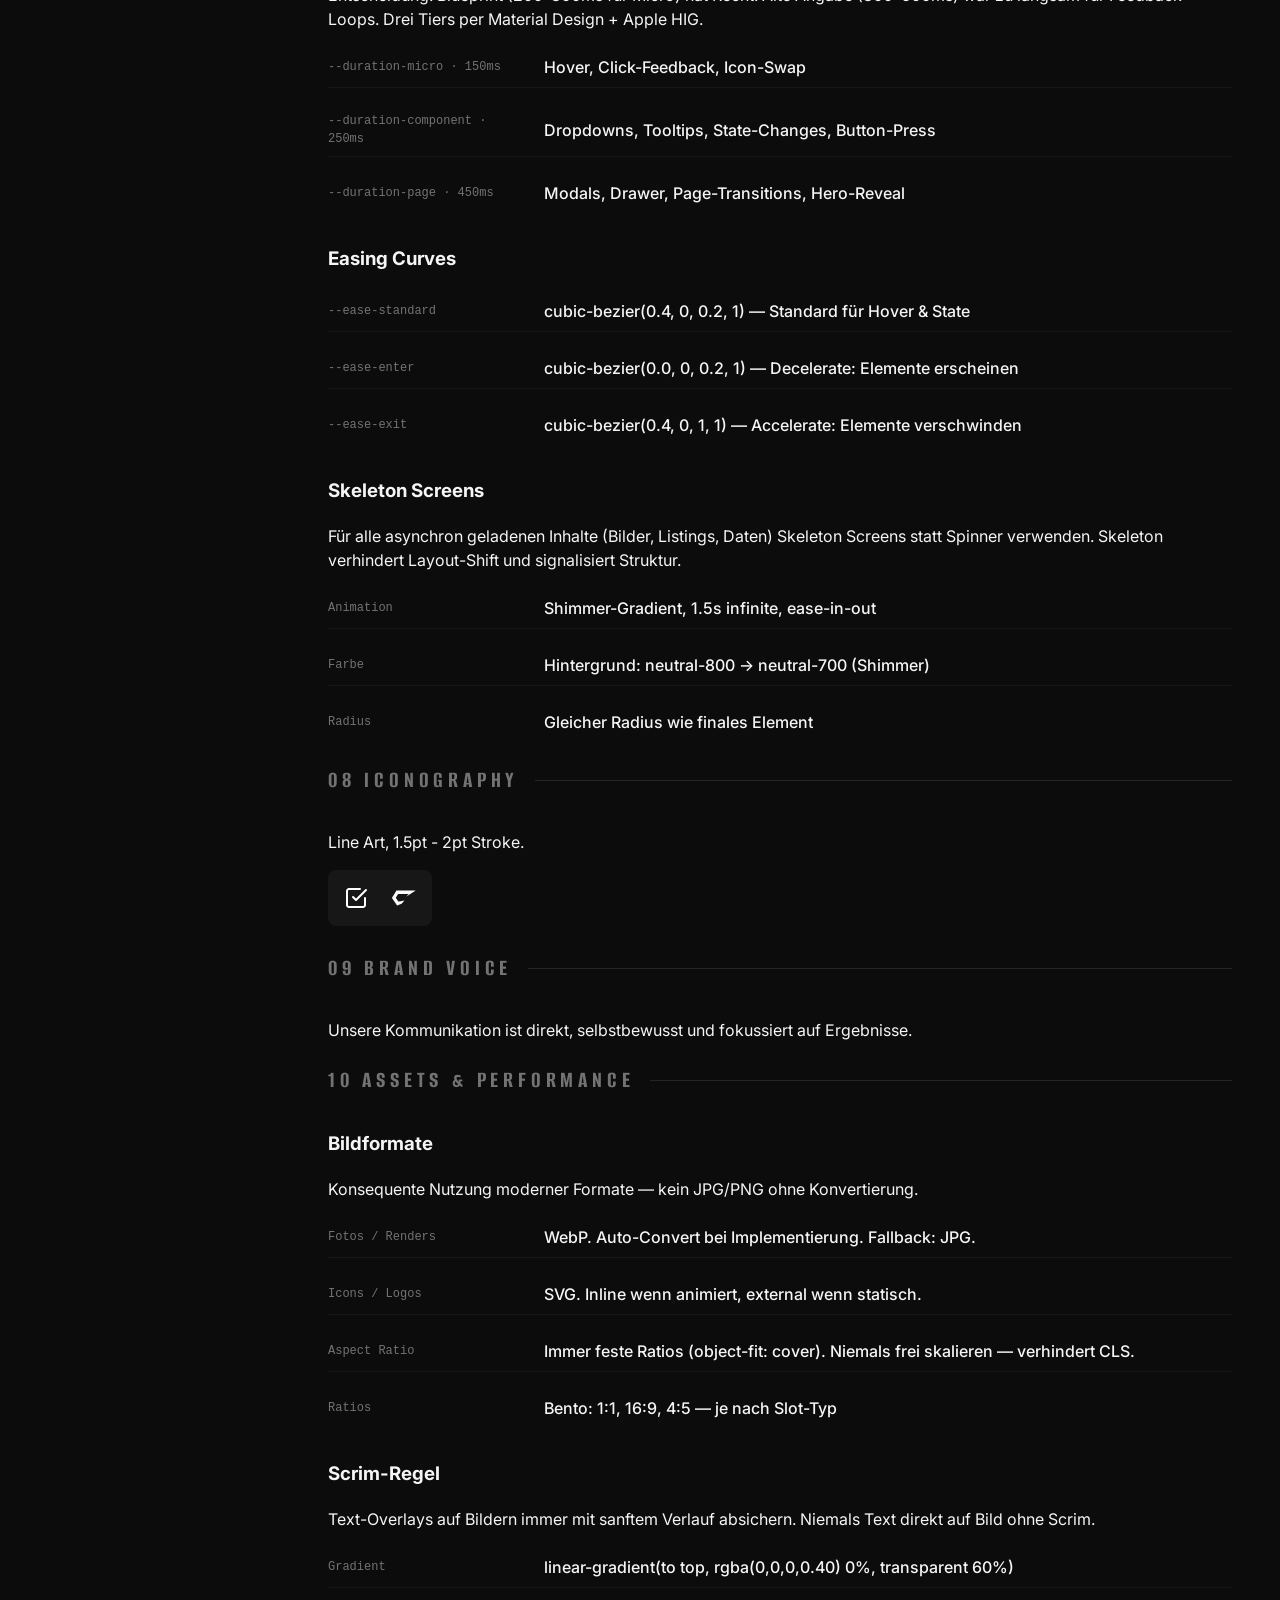
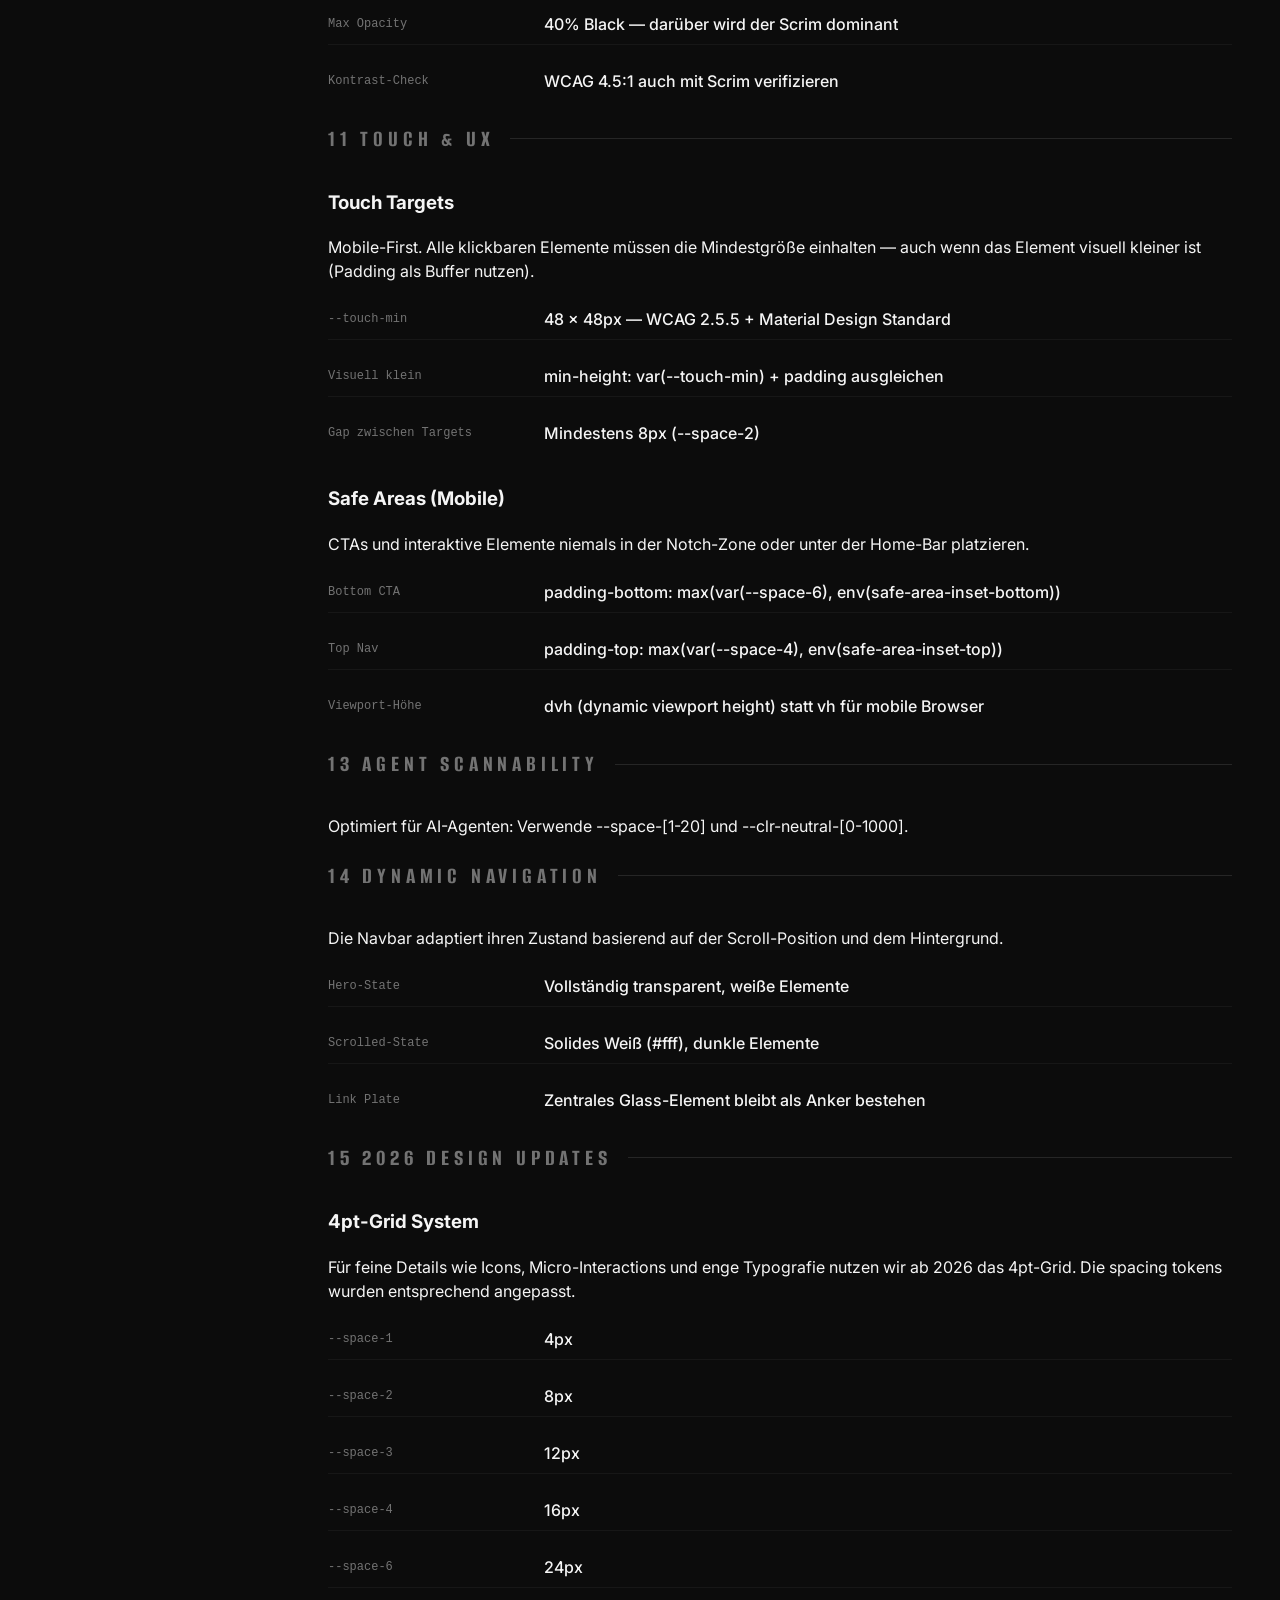
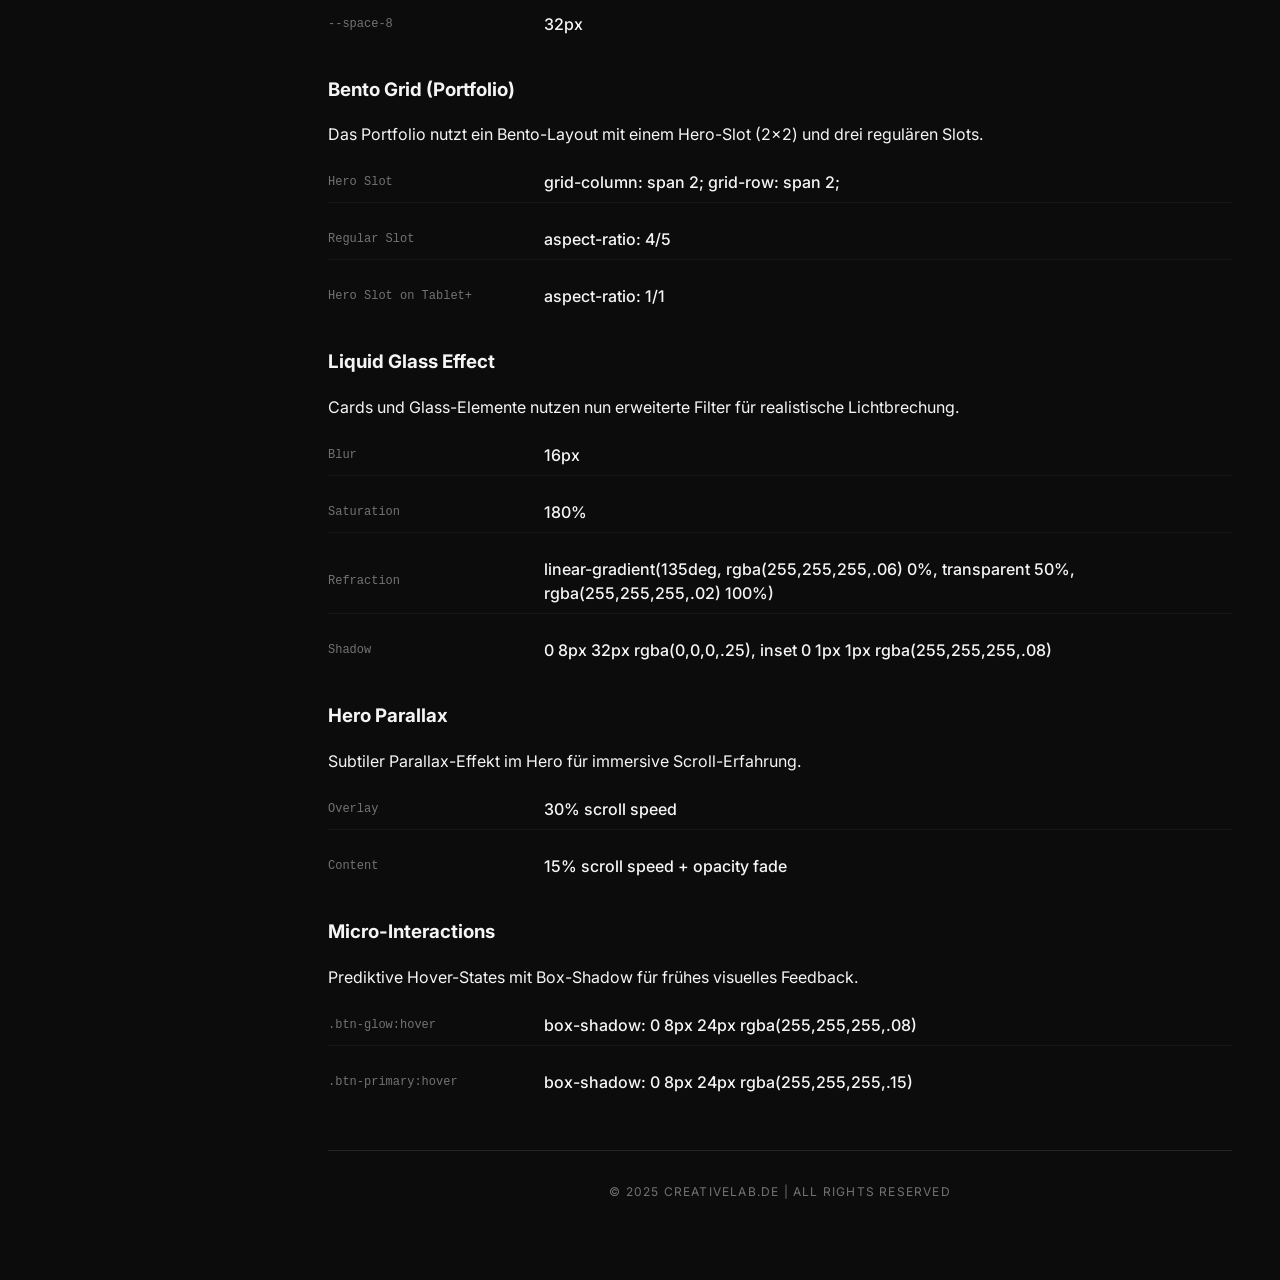
==== commit ba23265b: "sync: Website↔Styleguide bidirektional abgeglichen Website → Styleguide (Farben/Typo/Art als Source " ====
--- a/styleguide.html
+++ b/styleguide.html
@@ -124,36 +124,53 @@
     <section class="sg-section" id="colors">
         <h2>03 Color Palette</h2>
         <div class="sg-subsection">
-            <h3>Tier 1 — Primitives (Neutral Scale 0–1000)</h3>
-            <p>Entscheidung: 0–1000 Skala (13 Stufen) bleibt. Blueprint's 0–700 ist zu grob für präzise Hierarchie. Tailwind bewies: mehr Stufen = mehr Kontrolle. Nie direkt in Komponenten verwenden — stattdessen Semantic Aliases (Tier 2) nutzen.</p>
+            <h3>G-Scale — UI Chrome & Grayscale</h3>
+            <p>Primäre Grau-Ramp der Website. Genutzt für Nav-States, Overlines, Borders, Icon-Tints. <strong>Website ist Source of Truth.</strong></p>
             <div class="color-grid" style="margin-top: var(--space-4);">
-                <div class="color-swatch"><div class="color-preview" style="background: var(--clr-neutral-0);"></div><div class="color-info"><span class="color-name">0</span><span class="color-hex">#ffffff</span></div></div>
-                <div class="color-swatch"><div class="color-preview" style="background: var(--clr-neutral-50);"></div><div class="color-info"><span class="color-name">50</span><span class="color-hex">#fafafa</span></div></div>
-                <div class="color-swatch"><div class="color-preview" style="background: var(--clr-neutral-100);"></div><div class="color-info"><span class="color-name">100</span><span class="color-hex">#f5f5f5</span></div></div>
-                <div class="color-swatch"><div class="color-preview" style="background: var(--clr-neutral-200);"></div><div class="color-info"><span class="color-name">200</span><span class="color-hex">#e5e5e5</span></div></div>
-                <div class="color-swatch"><div class="color-preview" style="background: var(--clr-neutral-300);"></div><div class="color-info"><span class="color-name">300</span><span class="color-hex">#d4d4d4</span></div></div>
-                <div class="color-swatch"><div class="color-preview" style="background: var(--clr-neutral-400);"></div><div class="color-info"><span class="color-name">400</span><span class="color-hex">#a3a3a3</span></div></div>
-                <div class="color-swatch"><div class="color-preview" style="background: var(--clr-neutral-500);"></div><div class="color-info"><span class="color-name">500</span><span class="color-hex">#737373</span></div></div>
-                <div class="color-swatch"><div class="color-preview" style="background: var(--clr-neutral-600);"></div><div class="color-info"><span class="color-name">600</span><span class="color-hex">#525252</span></div></div>
-                <div class="color-swatch"><div class="color-preview" style="background: var(--clr-neutral-700);"></div><div class="color-info"><span class="color-name">700</span><span class="color-hex">#404040</span></div></div>
-                <div class="color-swatch"><div class="color-preview" style="background: var(--clr-neutral-800);"></div><div class="color-info"><span class="color-name">800</span><span class="color-hex">#262626</span></div></div>
-                <div class="color-swatch"><div class="color-preview" style="background: var(--clr-neutral-900);"></div><div class="color-info"><span class="color-name">900</span><span class="color-hex">#171717</span></div></div>
-                <div class="color-swatch"><div class="color-preview" style="background: var(--clr-neutral-950);"></div><div class="color-info"><span class="color-name">950</span><span class="color-hex">#0c0c0c</span></div></div>
-                <div class="color-swatch"><div class="color-preview" style="background: var(--clr-neutral-1000); border: 1px solid var(--clr-neutral-800);"></div><div class="color-info"><span class="color-name">1000</span><span class="color-hex">#000000</span></div></div>
+                <div class="color-swatch"><div class="color-preview" style="background:#ffffff;"></div><div class="color-info"><span class="color-name">--g0</span><span class="color-hex">#ffffff</span></div></div>
+                <div class="color-swatch"><div class="color-preview" style="background:#f0f0f0;"></div><div class="color-info"><span class="color-name">--g100</span><span class="color-hex">#f0f0f0</span></div></div>
+                <div class="color-swatch"><div class="color-preview" style="background:#e0e0e0;"></div><div class="color-info"><span class="color-name">--g200</span><span class="color-hex">#e0e0e0</span></div></div>
+                <div class="color-swatch"><div class="color-preview" style="background:#cccccc;"></div><div class="color-info"><span class="color-name">--g300</span><span class="color-hex">#cccccc</span></div></div>
+                <div class="color-swatch"><div class="color-preview" style="background:#b0b0b0;"></div><div class="color-info"><span class="color-name">--g400</span><span class="color-hex">#b0b0b0</span></div></div>
+                <div class="color-swatch"><div class="color-preview" style="background:#999999;"></div><div class="color-info"><span class="color-name">--g500</span><span class="color-hex">#999999</span></div></div>
+                <div class="color-swatch"><div class="color-preview" style="background:#808080;"></div><div class="color-info"><span class="color-name">--g600</span><span class="color-hex">#808080</span></div></div>
+                <div class="color-swatch"><div class="color-preview" style="background:#666666;"></div><div class="color-info"><span class="color-name">--g700</span><span class="color-hex">#666666</span></div></div>
+            </div>
+        </div>
+        <div class="sg-subsection" style="margin-top: var(--space-8);">
+            <h3>N-Scale — Text & Content</h3>
+            <p>Text-Farbabstufungen. Invertieren sich im Light Mode automatisch via CSS-Override.</p>
+            <div class="color-grid" style="margin-top: var(--space-4);">
+                <div class="color-swatch"><div class="color-preview" style="background:#f5f5f5;"></div><div class="color-info"><span class="color-name">--n100</span><span class="color-hex">#f5f5f5 · primary text</span></div></div>
+                <div class="color-swatch"><div class="color-preview" style="background:#a8a8a8;"></div><div class="color-info"><span class="color-name">--n300</span><span class="color-hex">#a8a8a8 · secondary</span></div></div>
+                <div class="color-swatch"><div class="color-preview" style="background:#8a8a8a;"></div><div class="color-info"><span class="color-name">--n400</span><span class="color-hex">#8a8a8a · muted</span></div></div>
+                <div class="color-swatch"><div class="color-preview" style="background:#5a5a5a;"></div><div class="color-info"><span class="color-name">--n500</span><span class="color-hex">#5a5a5a · disabled</span></div></div>
+            </div>
+        </div>
+        <div class="sg-subsection" style="margin-top: var(--space-8);">
+            <h3>S-Scale — Dark Surfaces & Backgrounds</h3>
+            <div class="color-grid" style="margin-top: var(--space-4);">
+                <div class="color-swatch"><div class="color-preview" style="background:#0c0c0c; border: 1px solid #333;"></div><div class="color-info"><span class="color-name">--bg</span><span class="color-hex">#0c0c0c · page base</span></div></div>
+                <div class="color-swatch"><div class="color-preview" style="background:#2a2a2a;"></div><div class="color-info"><span class="color-name">--s0</span><span class="color-hex">#2a2a2a</span></div></div>
+                <div class="color-swatch"><div class="color-preview" style="background:#222222;"></div><div class="color-info"><span class="color-name">--s100</span><span class="color-hex">#222222</span></div></div>
+                <div class="color-swatch"><div class="color-preview" style="background:#1c1c1c;"></div><div class="color-info"><span class="color-name">--s200</span><span class="color-hex">#1c1c1c</span></div></div>
+                <div class="color-swatch"><div class="color-preview" style="background:#141414;"></div><div class="color-info"><span class="color-name">--s300</span><span class="color-hex">#141414</span></div></div>
+                <div class="color-swatch"><div class="color-preview" style="background:#111111;"></div><div class="color-info"><span class="color-name">--s400</span><span class="color-hex">#111111</span></div></div>
+                <div class="color-swatch"><div class="color-preview" style="background:#000000; border: 1px solid #333;"></div><div class="color-info"><span class="color-name">--s700</span><span class="color-hex">#000000 · pure black</span></div></div>
             </div>
         </div>
         <div class="sg-subsection" style="margin-top: var(--space-8);">
             <h3>Tier 2 — Semantic Aliases</h3>
-            <p>Diese Tokens werden in Komponenten verwendet. Sie zeigen auf Primitives und können pro Theme überschrieben werden (Light/Dark). Standard: GitHub Primer / Radix.</p>
-            <div class="spec-container" style="margin-top: var(--space-4);">
-                <div class="spec-item"><span class="spec-key">--color-bg-base</span><span class="spec-val">→ neutral-950 · Haupt-Hintergrund</span></div>
-                <div class="spec-item"><span class="spec-key">--color-bg-surface</span><span class="spec-val">→ neutral-900 · Cards, Panels</span></div>
-                <div class="spec-item"><span class="spec-key">--color-bg-elevated</span><span class="spec-val">→ neutral-800 · Dropdowns, Tooltips</span></div>
-                <div class="spec-item"><span class="spec-key">--color-text-primary</span><span class="spec-val">→ neutral-0 · Haupttext</span></div>
-                <div class="spec-item"><span class="spec-key">--color-text-secondary</span><span class="spec-val">→ neutral-400 · Supporting text</span></div>
-                <div class="spec-item"><span class="spec-key">--color-text-muted</span><span class="spec-val">→ neutral-600 · Labels, Captions</span></div>
-                <div class="spec-item"><span class="spec-key">--color-border-subtle</span><span class="spec-val">→ neutral-800 · Divider, Container</span></div>
-                <div class="spec-item"><span class="spec-key">--color-border-default</span><span class="spec-val">→ neutral-700 · Inputs, Cards</span></div>
+            <p>Semantische Schicht auf den Produktions-Tokens. In Komponenten diese Namen nutzen, nie direkte g/n/s-Tokens.</p>
+            <div class="spec-container" style="margin-top: var(--space-4);">
+                <div class="spec-item"><span class="spec-key">--color-bg-base</span><span class="spec-val">→ --bg (#0c0c0c) · Haupt-Hintergrund</span></div>
+                <div class="spec-item"><span class="spec-key">--color-bg-surface</span><span class="spec-val">→ --s100 (#222) · Cards, Panels</span></div>
+                <div class="spec-item"><span class="spec-key">--color-bg-elevated</span><span class="spec-val">→ --s0 (#2a2a2a) · Dropdowns, Tooltips</span></div>
+                <div class="spec-item"><span class="spec-key">--color-text-primary</span><span class="spec-val">→ --n100 (#f5f5f5) · Haupttext</span></div>
+                <div class="spec-item"><span class="spec-key">--color-text-secondary</span><span class="spec-val">→ --n400 (#8a8a8a) · Supporting text</span></div>
+                <div class="spec-item"><span class="spec-key">--color-text-muted</span><span class="spec-val">→ --n500 (#5a5a5a) · Labels, Captions</span></div>
+                <div class="spec-item"><span class="spec-key">--color-border-subtle</span><span class="spec-val">→ rgba(255,255,255,.07) · Glass-Borders</span></div>
+                <div class="spec-item"><span class="spec-key">--glow</span><span class="spec-val">0 0 10.2px 0 rgba(255,255,255,.15) · Standard Glow</span></div>
             </div>
         </div>
         <div class="sg-subsection" style="margin-top: var(--space-8);">
@@ -195,43 +212,99 @@
     <section class="sg-section" id="typography">
         <h2>05 Typography</h2>
         <div class="sg-subsection">
-            <h3>Brand Fonts</h3>
+            <h3>Brand Fonts — max. 2 (Blueprint-Regel)</h3>
             <div class="spec-container">
                 <div class="type-preview">
-                    <p class="spec-key">Accent / Alumni Sans SC</p>
+                    <p class="spec-key">Accent / Alumni Sans SC — Headlines, Nav, Cards</p>
                     <h1 style="font-family: var(--font-accent); font-size: var(--fs-4xl); text-transform: uppercase;">ALUMNI SANS SC</h1>
-                    <p style="font-size: var(--fs-xs); color: var(--clr-neutral-500);">Modernität und Autorität für Headlines.</p>
+                    <p style="font-size: var(--fs-xs); color: var(--clr-neutral-500);">Gewichte: 400 (Display/Shimmer) · 700 (Bold Subhead)</p>
                 </div>
-                <div class="type-preview">
-                    <p class="spec-key">Primary / Inter</p>
-                    <h1 style="font-family: var(--font-primary); font-size: var(--fs-4xl);">Inter Display</h1>
-                    <p style="font-size: var(--fs-xs); color: var(--clr-neutral-500);">Lesbarkeit und Neutralität für UI.</p>
+                <div class="type-preview" style="margin-top: var(--space-6);">
+                    <p class="spec-key">Primary / Inter — Body, UI, Labels</p>
+                    <h1 style="font-family: var(--font-primary); font-size: var(--fs-4xl);">Inter</h1>
+                    <p style="font-size: var(--fs-xs); color: var(--clr-neutral-500);">Gewichte: 400 (body) · 500 (UI) · 600 (labels) · 700 (headings)</p>
                 </div>
             </div>
         </div>
-        <div class="sg-subsection" style="margin-top: var(--space-12);">
-            <h3>Experimental</h3>
+        <div class="sg-subsection" style="margin-top: var(--space-8);">
+            <h3>Fluid Type Scale (Website — Source of Truth)</h3>
+            <p>Alle Hero- und Heading-Größen nutzen <code>clamp()</code> — keine fixed breakpoints.</p>
+            <div class="spec-container" style="margin-top: var(--space-4);">
+                <div class="spec-item"><span class="spec-key">Hero Line 1</span><span class="spec-val">clamp(36px, 7.5vw, 105px) · Alumni Sans SC · weight 400 · shimmer gradient</span></div>
+                <div class="spec-item"><span class="spec-key">Hero Line 2</span><span class="spec-val">clamp(24px, 5vw, 70px) · Alumni Sans SC · weight 700 · --g300</span></div>
+                <div class="spec-item"><span class="spec-key">Hero Line 3</span><span class="spec-val">clamp(16px, 3.2vw, 44px) · Alumni Sans SC · weight 400 · --g400</span></div>
+                <div class="spec-item"><span class="spec-key">.sec-heading</span><span class="spec-val">clamp(26px, 3.2vw, 38px) · Inter · weight 700 · letter-spacing -0.025em</span></div>
+                <div class="spec-item"><span class="spec-key">.stat-num</span><span class="spec-val">clamp(36px, 4vw, 52px) · Inter · weight 700</span></div>
+                <div class="spec-item"><span class="spec-key">Body / UI</span><span class="spec-val">13px fixed · Inter · weight 400–500</span></div>
+                <div class="spec-item"><span class="spec-key">Labels / Overline</span><span class="spec-val">11px fixed · weight 600 · letter-spacing 3.5px</span></div>
+            </div>
+        </div>
+        <div class="sg-subsection" style="margin-top: var(--space-8);">
+            <h3>Shimmer — Signature Effect</h3>
             <h2 class="exp-shimmer" style="font-family: var(--font-accent); font-size: var(--fs-3xl);">PREMIUM CONTENT</h2>
+            <div class="spec-container" style="margin-top: var(--space-4);">
+                <div class="spec-item"><span class="spec-key">Gradient</span><span class="spec-val">linear-gradient(90deg, --g600 0%, --g0 35%, --g400 50%, --g0 65%, --g600 100%)</span></div>
+                <div class="spec-item"><span class="spec-key">Animation</span><span class="spec-val">background-size: 200% · shimmer 5s linear infinite</span></div>
+                <div class="spec-item"><span class="spec-key">Einsatz</span><span class="spec-val">Nur Hero Line 1 und experimentelle Akzente — nie für Fließtext</span></div>
+            </div>
         </div>
     </section>
 
     <!-- 06 COMPONENTS -->
     <section class="sg-section" id="components">
         <h2>06 Components</h2>
+
         <div class="sg-subsection">
             <h3>Buttons</h3>
             <div class="demo-row">
                 <button class="btn btn-primary">Projekt starten</button>
                 <button class="btn btn-ghost">Arbeiten ansehen</button>
-            </div>
-        </div>
-        <div class="sg-subsection" style="margin-top: var(--space-8);">
-            <h3>Glassmorphism</h3>
-            <div class="demo-row">
-                <div class="glass-card" style="width: 350px;">
-                    <h4 style="font-family: var(--font-accent); margin-bottom: var(--space-2);">Premium Vision</h4>
-                    <p style="font-size: var(--fs-sm); color: var(--clr-neutral-400);">Minimalistisch und wertig.</p>
+                <button class="btn btn-outline">Portfolio</button>
+                <a class="btn-glow" href="#">get in touch</a>
+            </div>
+            <div class="spec-container" style="margin-top: var(--space-4);">
+                <div class="spec-item"><span class="spec-key">.btn-primary</span><span class="spec-val">bg: --n100 · text: --bg · hover: box-shadow glow · min-height: 48px</span></div>
+                <div class="spec-item"><span class="spec-key">.btn-ghost</span><span class="spec-val">bg: --s100 · border: --s300 · hover: --s200 + translateY(-2px)</span></div>
+                <div class="spec-item"><span class="spec-key">.btn-outline</span><span class="spec-val">transparent · border: --n400 · hover: border --n100 + bg --s100</span></div>
+                <div class="spec-item"><span class="spec-key">.btn-glow</span><span class="spec-val">Pill-Form · bg: rgba(255,255,255,.06) · hover: glow box-shadow · Für sekundäre CTAs</span></div>
+                <div class="spec-item"><span class="spec-key">Transition</span><span class="spec-val">var(--duration-micro) var(--ease) — alle Button-States</span></div>
+            </div>
+        </div>
+
+        <div class="sg-subsection" style="margin-top: var(--space-8);">
+            <h3>Glass & Card Premium</h3>
+            <div class="demo-row" style="gap: var(--space-6);">
+                <div class="glass-card" style="width: 300px;">
+                    <h4 style="font-family: var(--font-accent); margin-bottom: var(--space-2);">.glass-card</h4>
+                    <p style="font-size: var(--fs-sm); color: var(--clr-neutral-400);">Nav-Links, leichte Glasflächen.</p>
                 </div>
+            </div>
+            <div class="spec-container" style="margin-top: var(--space-4);">
+                <div class="spec-item"><span class="spec-key">.glass</span><span class="spec-val">bg rgba(255,255,255,.05) · blur(16px) saturate(160%) · border rgba(255,255,255,.08) · radius --r-md</span></div>
+                <div class="spec-item"><span class="spec-key">.card-premium</span><span class="spec-val">blur(16px) saturate(180%) · gradient refraction 135° · shadow 0 8px 32px rgba(0,0,0,.25) + inset highlight · hover: translateY(-6px)</span></div>
+                <div class="spec-item"><span class="spec-key">.card-premium.pro</span><span class="spec-val">border-color rgba(255,255,255,.16) — für hervorgehobene Karten (z.B. Growth-Plan)</span></div>
+                <div class="spec-item"><span class="spec-key">Transition</span><span class="spec-val">var(--duration-component) var(--ease)</span></div>
+            </div>
+        </div>
+
+        <div class="sg-subsection" style="margin-top: var(--space-8);">
+            <h3>Reveal Animation</h3>
+            <p>Scroll-getriggerte Einblend-Animation für alle Sektionsinhalte. Nutzt <code>animation-timeline: view()</code> (progressive enhancement) mit JS-Fallback.</p>
+            <div class="spec-container" style="margin-top: var(--space-4);">
+                <div class="spec-item"><span class="spec-key">.reveal</span><span class="spec-val">opacity: 0 — wartet auf Viewport-Entry</span></div>
+                <div class="spec-item"><span class="spec-key">.reveal.in</span><span class="spec-val">revealIn 0.6s ease forwards — scale(0.95) → scale(1) + fade</span></div>
+                <div class="spec-item"><span class="spec-key">.d1 – .d4</span><span class="spec-val">Staggered delays: 80ms / 160ms / 240ms / 320ms</span></div>
+                <div class="spec-item"><span class="spec-key">Reduced Motion</span><span class="spec-val">@media prefers-reduced-motion → animation: none; opacity: 1</span></div>
+            </div>
+        </div>
+
+        <div class="sg-subsection" style="margin-top: var(--space-8);">
+            <h3>Badge & Overline</h3>
+            <div class="spec-container" style="margin-top: var(--space-4);">
+                <div class="spec-item"><span class="spec-key">.badge</span><span class="spec-val">11px · uppercase · letter-spacing 1px · pill-radius · padding 4px 10px</span></div>
+                <div class="spec-item"><span class="spec-key">.uc-badge</span><span class="spec-val">border rgba(255,255,255,.12) · transparent bg · hover: border + text --n100</span></div>
+                <div class="spec-item"><span class="spec-key">.overline</span><span class="spec-val">11px · weight 600 · letter-spacing 3.5px · color --g400 · uppercase</span></div>
+                <div class="spec-item"><span class="spec-key">.overline.neutral</span><span class="spec-val">color --n400 · no uppercase — für Fließtext-Kontexte</span></div>
             </div>
         </div>
     </section>
